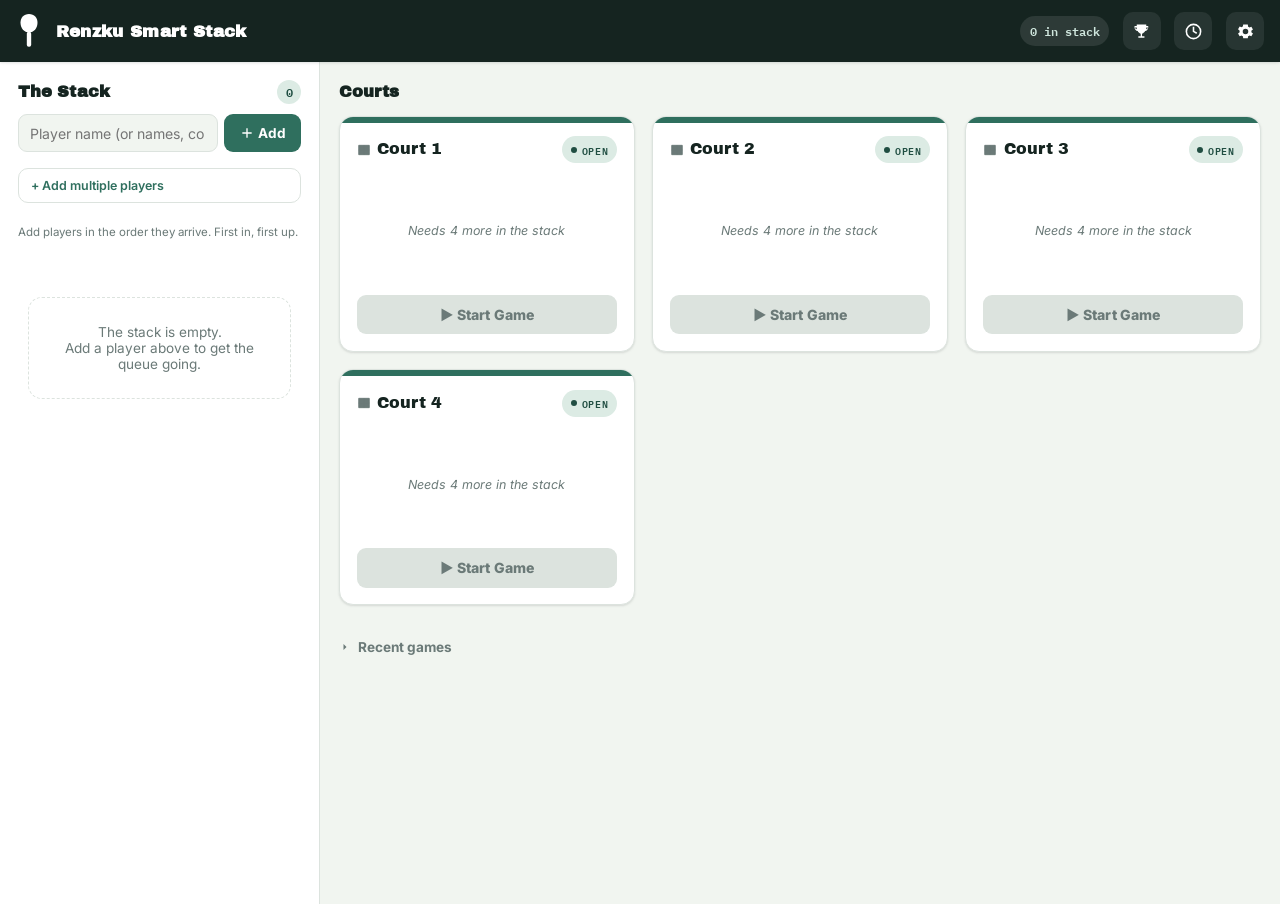
==== openplay.html @ 3f003b89 "Update openplay.html" ====
<!DOCTYPE html>
<html lang="en">
<head>
<meta charset="UTF-8">
<meta name="viewport" content="width=device-width, initial-scale=1, viewport-fit=cover">
<title>Renzku Smart Stack</title>
<meta name="theme-color" content="#1B2A28">
<link rel="preconnect" href="https://fonts.googleapis.com">
<link rel="preconnect" href="https://fonts.gstatic.com" crossorigin>
<link href="https://fonts.googleapis.com/css2?family=Archivo+Black&family=Inter:wght@400;500;600;700;800&family=IBM+Plex+Mono:wght@500;600&display=swap" rel="stylesheet">
<style>
:root{
  --court:#F1F5F0;
  --ink:#152420;
  --turf:#2F6F5E;
  --turf-deep:#204E42;
  --turf-pale:#DCEBE4;
  --clay:#E4693B;
  --clay-deep:#C6522A;
  --slate:#6B7A78;
  --line:#DCE3DE;
  --surface:#FFFFFF;
  --danger:#B4483E;
  --danger-pale:#F7E4E1;
  --radius:14px;
  --radius-sm:9px;
  --shadow-sm:0 1px 3px rgba(21,36,32,.08), 0 1px 2px rgba(21,36,32,.06);
  --shadow-md:0 8px 24px rgba(21,36,32,.12);
  --font-display:'Archivo Black', Impact, sans-serif;
  --font-body:'Inter', -apple-system, BlinkMacSystemFont, 'Segoe UI', sans-serif;
  --font-mono:'IBM Plex Mono', 'SF Mono', Consolas, monospace;
}
*{box-sizing:border-box}
html,body{height:100%}
body{
  margin:0;
  background:var(--court);
  color:var(--ink);
  font-family:var(--font-body);
  -webkit-font-smoothing:antialiased;
  overscroll-behavior:none;
}
button{font-family:inherit}
input,select{font-family:inherit}
::selection{background:var(--turf-pale)}
:focus-visible{outline:3px solid var(--clay);outline-offset:2px}
.sr-only{position:absolute;width:1px;height:1px;overflow:hidden;clip:rect(0,0,0,0);white-space:nowrap}

/* ---------- Topbar ---------- */
.topbar{
  display:flex;align-items:center;gap:.85rem;
  padding:.75rem 1rem;
  background:var(--ink);color:#fff;
  position:sticky;top:0;z-index:40;
  box-shadow:var(--shadow-sm);
  overflow-x:auto;
  scrollbar-width:none;
}
.topbar::-webkit-scrollbar{display:none}
.topbar .logo{display:flex;align-items:center;gap:.5rem;flex-shrink:0}
.topbar .logo svg{width:26px;height:34px}
.topbar .session-name{
  font-family:var(--font-display);
  font-size:1.05rem;letter-spacing:.02em;
  color:#fff;font-weight:700;
  max-width:40vw;overflow:hidden;text-overflow:ellipsis;white-space:nowrap;
}

.topbar .spacer{flex:1}
.topbar .pill{
  font-family:var(--font-mono);font-size:.72rem;font-weight:600;
  background:rgba(255,255,255,.1);color:#cfe6dd;
  padding:.32rem .6rem;border-radius:99px;white-space:nowrap;
}
.icon-btn{
  width:38px;height:38px;border-radius:10px;border:none;
  background:rgba(255,255,255,.08);color:#fff;
  display:flex;align-items:center;justify-content:center;
  cursor:pointer;transition:background .15s, transform .1s;flex-shrink:0;
}
.icon-btn:hover{background:rgba(255,255,255,.18)}
.icon-btn:active{transform:scale(.94)}
.icon-btn svg{width:19px;height:19px}

/* ---------- App shell ---------- */
.app-shell{
  display:grid;
  grid-template-columns:320px 1fr;
  gap:0;
  align-items:start;
  min-height:calc(100vh - 58px);
}
.stack-rail{
  border-right:1px solid var(--line);
  background:var(--surface);
  min-height:calc(100vh - 58px);
  display:flex;flex-direction:column;
  position:sticky;top:58px;
  height:calc(100vh - 58px);
}
.panel-head{
  padding:1.1rem 1.1rem .6rem;
  display:flex;align-items:baseline;justify-content:space-between;gap:.5rem;
}
.panel-head h2{
  font-family:var(--font-display);font-size:1.02rem;margin:0;
  letter-spacing:.01em;
}
.count-badge{
  font-family:var(--font-mono);font-weight:600;font-size:.78rem;
  color:var(--turf-deep);background:var(--turf-pale);
  padding:.15rem .55rem;border-radius:99px;
}
.add-form{
  display:flex;gap:.4rem;padding:0 1.1rem .8rem;
}
.add-form input{
  flex:1;min-width:0;border:1.5px solid var(--line);border-radius:var(--radius-sm);
  padding:.6rem .7rem;font-size:.88rem;background:var(--court);color:var(--ink);
}
.add-form input:focus{border-color:var(--turf);background:#fff}
.add-form button{
  border:none;background:var(--turf);color:#fff;border-radius:var(--radius-sm);
  padding:0 .95rem;font-weight:700;font-size:.85rem;cursor:pointer;
  transition:background .15s;
}
.add-form button:hover{background:var(--turf-deep)}
.add-hint{padding:0 1.1rem .7rem;font-size:.72rem;color:var(--slate)}
.bulk-add-wrap{margin:.2rem 1.1rem .7rem;border:1.5px solid var(--line);border-radius:10px;overflow:hidden}
.bulk-add-toggle{display:block;padding:.55rem .75rem;font-size:.78rem;font-weight:600;color:var(--turf);cursor:pointer;user-select:none;list-style:none}
.bulk-add-toggle::-webkit-details-marker{display:none}
.bulk-add-toggle:hover{background:var(--ice)}
.bulk-add-body{padding:.5rem .75rem .75rem;display:flex;flex-direction:column;gap:.5rem;border-top:1.5px solid var(--line)}
.bulk-add-body textarea{width:100%;resize:vertical;border:1.5px solid var(--line);border-radius:8px;padding:.45rem .6rem;font-size:.82rem;font-family:inherit;min-height:90px;background:#fff}
.bulk-add-body textarea:focus{outline:none;border-color:var(--turf)}
.bulk-add-body button{align-self:flex-end;padding:.42rem 1rem;background:var(--turf);color:#fff;border:none;border-radius:8px;font-size:.82rem;font-weight:700;cursor:pointer}
.bulk-add-body button:hover{background:var(--turf-deep)}

.quick-add-panel{
  margin:0 1.1rem .8rem;padding:.65rem .75rem;
  background:var(--turf-pale);border:1.5px solid var(--turf-pale);border-radius:var(--radius);
  display:flex;flex-direction:column;gap:.5rem;
}
.quick-add-panel[hidden]{display:none}
.quick-add-head{display:flex;align-items:center;justify-content:space-between;gap:.5rem}
.quick-add-title{
  font-family:var(--font-mono);font-size:.68rem;font-weight:700;letter-spacing:.03em;
  text-transform:uppercase;color:var(--turf-deep);
}
.quick-add-all-btn{
  border:none;background:var(--turf);color:#fff;font-size:.7rem;font-weight:700;
  padding:.2rem .55rem;border-radius:99px;cursor:pointer;flex-shrink:0;transition:background .15s;
}
.quick-add-all-btn:hover{background:var(--turf-deep)}
.quick-add-chips{display:flex;flex-wrap:wrap;gap:.4rem}
.quick-add-chip{
  display:flex;align-items:center;gap:.3rem;
  border:1.5px solid var(--turf);background:#fff;color:var(--turf-deep);
  font-size:.78rem;font-weight:600;padding:.28rem .55rem;border-radius:99px;cursor:pointer;
  transition:background .15s,color .15s;
}
.quick-add-chip:hover{background:var(--turf);color:#fff}
.quick-add-chip svg{width:11px;height:11px;flex-shrink:0}
body.session-locked .quick-add-panel{opacity:.55;pointer-events:none}

.arrivals-panel{
  margin:0 1.1rem .8rem;padding:.65rem .75rem;
  background:#FBF3E7;border:1.5px solid #EFDDBB;border-radius:var(--radius);
  display:flex;flex-direction:column;gap:.5rem;
}
.arrivals-panel[hidden]{display:none}
.arrivals-head{display:flex;align-items:center;gap:.5rem}
.arrivals-title{
  font-family:var(--font-mono);font-size:.68rem;font-weight:700;letter-spacing:.03em;
  text-transform:uppercase;color:#8a6d2f;
}
.arrivals-head .count-badge{color:#8a6d2f;background:#F2E4C4}
.checkin-all-btn{
  margin-left:auto;border:none;background:var(--turf);color:#fff;font-size:.7rem;font-weight:700;
  padding:.2rem .55rem;border-radius:99px;cursor:pointer;flex-shrink:0;transition:background .15s;
}
.checkin-all-btn:hover{background:var(--turf-deep)}
.checkin-all-btn:disabled{opacity:.4;cursor:default}
.arrivals-list{display:flex;flex-direction:column;gap:.4rem}
.arrival-row{
  display:flex;align-items:center;gap:.5rem;
  background:#fff;border:1.5px solid #EFDDBB;border-radius:var(--radius-sm);
  padding:.4rem .5rem;
}
.arrival-name{flex:1;min-width:0;font-weight:600;font-size:.85rem;overflow:hidden;text-overflow:ellipsis;white-space:nowrap}
.arrival-checkin-btn{
  border:none;background:var(--turf);color:#fff;font-weight:700;font-size:.75rem;
  padding:.32rem .6rem;border-radius:99px;cursor:pointer;flex-shrink:0;transition:background .15s;
}
.arrival-checkin-btn:hover{background:var(--turf-deep)}
.arrival-remove-btn{
  border:none;background:none;color:var(--slate);cursor:pointer;
  width:24px;height:24px;border-radius:6px;display:flex;align-items:center;justify-content:center;
  flex-shrink:0;
}
.arrival-remove-btn:hover{background:var(--danger-pale);color:var(--danger)}
.arrival-remove-btn svg{width:12px;height:12px}
body.session-locked .arrivals-panel{opacity:.55;pointer-events:none}

.stack-list{
  flex:1;overflow-y:auto;padding:.2rem .75rem 1rem;
  display:flex;flex-direction:column;gap:.5rem;
}
.stack-empty{
  margin:2rem 1rem;padding:1.6rem 1rem;text-align:center;color:var(--slate);
  border:1.5px dashed var(--line);border-radius:var(--radius);font-size:.85rem;
}

.paddle{
  display:flex;align-items:center;gap:.6rem;
  background:var(--surface);border:1.5px solid var(--line);
  border-radius:var(--radius-sm);
  padding:.5rem .6rem;
  touch-action:pan-y;
  transition:box-shadow .15s, border-color .15s, transform .12s;
  position:relative;
}
.paddle.dragging{box-shadow:var(--shadow-md);border-color:var(--turf);z-index:5;cursor:grabbing}
.paddle .pos{
  font-family:var(--font-mono);font-weight:600;font-size:.95rem;
  color:var(--clay-deep);width:24px;text-align:center;flex-shrink:0;
}
.paddle .glyph{width:20px;height:28px;flex-shrink:0;color:var(--turf)}
.paddle .name-col{flex:1;min-width:0;display:flex;flex-direction:column;gap:2px}
.paddle .sub-row{display:flex;align-items:center;gap:.35rem;flex-wrap:wrap}
.paddle .name{font-weight:600;font-size:.88rem;overflow:hidden;text-overflow:ellipsis;white-space:nowrap;display:flex;align-items:center;gap:.3rem}
.paddle .win-chip{font-size:.68rem;color:var(--clay-deep);flex-shrink:0}
.paddle .games-chip{
  font-family:var(--font-mono);font-size:.62rem;font-weight:600;
  color:var(--slate);background:var(--court);
  padding:.05rem .4rem;border-radius:99px;flex-shrink:0;
}
.paddle .tag-pill{
  font-family:var(--font-mono);font-size:.6rem;font-weight:700;letter-spacing:.04em;
  text-transform:uppercase;padding:.08rem .4rem;border-radius:99px;width:fit-content;
}
.paddle .tag-pill.new{background:var(--turf-pale);color:var(--turf-deep)}
.paddle .tag-pill.queued{background:#EFE9DC;color:#8a6d2f}
.paddle .reorder{display:flex;flex-direction:column;gap:1px}
.paddle .reorder button{
  border:none;background:none;color:var(--slate);cursor:pointer;
  padding:0;width:18px;height:13px;display:flex;align-items:center;justify-content:center;
  border-radius:3px;
}
.paddle .reorder button:hover{background:var(--court);color:var(--ink)}
.paddle .reorder button svg{width:11px;height:11px}
.paddle .drag-handle{cursor:grab;color:var(--slate);display:flex;align-items:center;padding:2px}
.paddle .drag-handle svg{width:14px;height:14px}
.paddle .remove-btn{
  border:none;background:none;color:var(--slate);cursor:pointer;
  width:24px;height:24px;border-radius:6px;display:flex;align-items:center;justify-content:center;
  flex-shrink:0;
}
.paddle .remove-btn:hover{background:var(--danger-pale);color:var(--danger)}
.paddle.next-up{border-color:var(--turf);background:var(--turf-pale)}
.paddle.next-up .pos{color:var(--turf-deep)}

.blocks-panel{
  margin:0 1.1rem .8rem;padding:.7rem .75rem;
  background:var(--court);border:1.5px dashed var(--line);border-radius:var(--radius);
  display:flex;flex-direction:column;gap:.65rem;
}
.blocks-panel[hidden]{display:none}
.blocks-panel-title{
  font-family:var(--font-mono);font-size:.68rem;font-weight:700;letter-spacing:.04em;
  text-transform:uppercase;color:var(--slate);
}
.block-group{display:flex;flex-direction:column;gap:.35rem}
.block-head{display:flex;align-items:center;gap:.4rem}
.block-head-label{font-weight:700;font-size:.78rem;color:var(--ink)}
.block-head-count{
  font-family:var(--font-mono);font-weight:600;font-size:.68rem;
  color:var(--turf-deep);background:var(--turf-pale);
  padding:.05rem .45rem;border-radius:99px;
}
.block-flush-btn{
  margin-left:auto;border:1.5px solid var(--line);background:var(--surface);color:var(--slate);
  font-size:.66rem;font-weight:700;padding:.15rem .5rem;border-radius:99px;cursor:pointer;
  transition:border-color .15s,color .15s;
}
.block-flush-btn:hover{border-color:var(--turf);color:var(--turf-deep)}
.block-flush-btn:disabled{opacity:.4;cursor:default}
.block-flush-btn:disabled:hover{border-color:var(--line);color:var(--slate)}
.block-list{display:flex;flex-direction:column;gap:.3rem}
.block-item{
  display:flex;align-items:center;gap:.4rem;
  background:var(--surface);border:1.5px solid var(--line);border-radius:var(--radius-sm);
  padding:.35rem .55rem;font-size:.8rem;font-weight:600;
}
.block-item .block-item-pos{
  font-family:var(--font-mono);font-size:.75rem;color:var(--slate);width:16px;flex-shrink:0;
}
.block-item .block-item-name{flex:1;min-width:0;overflow:hidden;text-overflow:ellipsis;white-space:nowrap}
.block-empty{font-size:.72rem;color:var(--slate);padding:.15rem .1rem}

/* ---------- Courts grid ---------- */
.courts-main{padding:1.1rem 1.2rem 4rem}
.courts-main h2{font-family:var(--font-display);font-size:1.02rem;margin:.2rem 0 1rem}
.courts-grid{
  display:grid;grid-template-columns:repeat(auto-fill, minmax(280px,1fr));
  gap:1.1rem;
}
.court-card{
  position:relative;background:var(--surface);border:1.5px solid var(--line);border-radius:var(--radius);
  padding:0 1.05rem 1.05rem;box-shadow:var(--shadow-sm);
  display:flex;flex-direction:column;min-height:236px;overflow:hidden;
  transition:box-shadow .15s, transform .15s;
}
.court-card:hover{box-shadow:var(--shadow-md);transform:translateY(-1px)}
.court-card::before{
  content:'';display:block;height:6px;margin:0 -1.05rem;background:var(--turf);
}
.court-card.playing::before{background:var(--clay)}
.court-card.playing{border-color:var(--ink);background:#152420;color:#fff}

.court-top{display:flex;align-items:center;justify-content:space-between;gap:.5rem;padding-top:.85rem}
.court-name-wrap{display:flex;align-items:center;gap:.4rem;min-width:0}
.court-name-wrap svg{width:14px;height:14px;color:var(--slate);flex-shrink:0}
.court-card.playing .court-name-wrap svg{color:#7fa89c}
.court-name{
  font-family:var(--font-display);font-size:1rem;background:transparent;border:none;
  color:inherit;max-width:100%;border-bottom:2px solid transparent;padding:1px 0;min-width:0;
}
.court-name:hover,.court-name:focus{border-bottom-color:var(--line)}
.court-card.playing .court-name:hover,.court-card.playing .court-name:focus{border-bottom-color:rgba(255,255,255,.3)}
.status-badge{
  font-family:var(--font-mono);font-size:.65rem;font-weight:600;letter-spacing:.05em;
  padding:.28rem .55rem;border-radius:99px;text-transform:uppercase;white-space:nowrap;flex-shrink:0;
  display:inline-flex;align-items:center;gap:.3rem;
}
.status-badge::before{content:'';width:6px;height:6px;border-radius:50%;background:currentColor}
.status-badge.open{background:var(--turf-pale);color:var(--turf-deep)}
.status-badge.playing{background:rgba(228,105,59,.18);color:#ffb595}

/* --- Matchup: two team columns with a vs divider, tennis-net style --- */
.matchup{
  flex:1;display:flex;align-items:stretch;gap:0;margin:.9rem 0 .7rem;
  position:relative;min-height:64px;
}
.matchup .team{flex:1;display:flex;flex-direction:column;gap:.4rem;justify-content:center;min-width:0}
.matchup .team.team-b{align-items:flex-end;text-align:right}
.matchup .vs-divider{
  width:1px;background:repeating-linear-gradient(var(--line),var(--line) 4px,transparent 4px,transparent 9px);
  margin:0 .8rem;position:relative;flex-shrink:0;
}
.court-card.playing .vs-divider{background:repeating-linear-gradient(rgba(255,255,255,.25),rgba(255,255,255,.25) 4px,transparent 4px,transparent 9px)}
.vs-divider::after{
  content:'VS';position:absolute;top:50%;left:50%;transform:translate(-50%,-50%);
  font-family:var(--font-mono);font-size:.62rem;font-weight:700;color:var(--slate);
  background:var(--surface);padding:.15rem .3rem;border-radius:5px;letter-spacing:.05em;
}
.court-card.playing .vs-divider::after{background:#152420;color:#7fa89c}

.player-col{display:flex;flex-direction:column;gap:1px;min-width:0}
.player-row{display:flex;align-items:center;gap:.45rem;min-width:0}
.team-b .player-row{flex-direction:row-reverse}
.player-games-row{display:flex}
.team-b .player-games-row{justify-content:flex-end}
.avatar{
  width:26px;height:26px;border-radius:50%;flex-shrink:0;
  display:flex;align-items:center;justify-content:center;
  font-family:var(--font-mono);font-weight:700;font-size:.68rem;color:#fff;
}
.player-name-txt{font-weight:700;font-size:.82rem;overflow:hidden;text-overflow:ellipsis;white-space:nowrap}
.win-chip{font-size:.68rem;flex-shrink:0;opacity:.85}
.games-chip{
  font-family:var(--font-mono);font-size:.6rem;font-weight:600;
  color:var(--slate);flex-shrink:0;opacity:.85;
}
.empty-slot{font-size:.78rem;color:var(--slate);font-style:italic}
.court-card.playing .empty-slot{color:#7fa89c}

.last-result{
  font-size:.72rem;color:var(--slate);padding:.4rem .6rem;background:var(--court);border-radius:8px;
  margin-bottom:.6rem;display:flex;align-items:center;gap:.35rem;
}
.last-result svg{width:12px;height:12px;color:var(--clay);flex-shrink:0}
.last-result span{flex:1;min-width:0}
.undo-result-btn{
  flex-shrink:0;font-family:var(--font-mono);font-size:.62rem;font-weight:700;
  text-transform:uppercase;letter-spacing:.03em;color:var(--clay);background:#fff;
  border:1px solid var(--clay);border-radius:6px;padding:.25rem .5rem;cursor:pointer;
}
.undo-result-btn:hover{background:var(--clay);color:#fff}
.undo-result-btn:active{transform:scale(.96)}

.timer{
  font-family:var(--font-mono);font-size:1.6rem;font-weight:600;letter-spacing:.02em;
  text-align:center;margin-bottom:.7rem;
}

.court-cta{
  margin-top:auto;width:100%;border:none;border-radius:var(--radius-sm);
  padding:.7rem;font-weight:800;font-size:.88rem;cursor:pointer;letter-spacing:.01em;
  transition:background .15s,opacity .15s,transform .1s;
}
.court-cta.call{background:var(--clay);color:#fff}
.court-cta.call:hover:not(:disabled){background:var(--clay-deep)}
.court-cta.call:disabled{background:var(--line);color:var(--slate);cursor:not-allowed}
.court-cta.end{background:rgba(255,255,255,.12);color:#fff}
.court-cta.end:hover{background:rgba(255,255,255,.22)}
.court-cta:active:not(:disabled){transform:scale(.98)}

.courts-empty{
  padding:3rem 1rem;text-align:center;color:var(--slate);border:1.5px dashed var(--line);
  border-radius:var(--radius);
}

/* ---------- History ---------- */
.history{margin-top:1.6rem}
.history summary{
  cursor:pointer;font-weight:700;font-size:.85rem;color:var(--slate);
  padding:.5rem 0;list-style:none;display:flex;align-items:center;gap:.4rem;
}
.history summary::-webkit-details-marker{display:none}
.history summary svg{width:12px;height:12px;transition:transform .15s}
.history[open] summary svg{transform:rotate(90deg)}
.history-list{display:flex;flex-direction:column;gap:.4rem;padding:.3rem 0 0}
.history-row{
  display:flex;justify-content:space-between;gap:.6rem;font-size:.78rem;color:var(--slate);
  background:var(--surface);border:1px solid var(--line);border-radius:var(--radius-sm);
  padding:.5rem .7rem;
}
.history-row b{color:var(--ink)}

/* ---------- Match history modal ---------- */
.modal.wide{max-width:560px}
.match-history-list{display:flex;flex-direction:column;gap:.55rem;max-height:52vh;overflow-y:auto;padding:.1rem}
.match-full-row{
  background:var(--surface);border:1px solid var(--line);border-radius:var(--radius-sm);
  padding:.65rem .8rem;font-size:.82rem;
}
.match-full-head{display:flex;justify-content:space-between;gap:.5rem;margin-bottom:.35rem}
.match-full-court{font-weight:700;color:var(--ink)}
.match-full-when{color:var(--slate);font-size:.72rem}
.match-full-teams{display:flex;align-items:center;gap:.5rem;flex-wrap:wrap;color:var(--ink);font-weight:600}
.match-full-vs{color:var(--slate);font-weight:700;font-size:.7rem;text-transform:uppercase}
.match-team-won{color:var(--turf-deep)}
.match-full-meta{color:var(--slate);font-size:.72rem;margin-top:.3rem}
.swap-note{margin-top:.4rem;padding:.4rem .55rem;background:var(--turf-pale);border-radius:7px;border:1px dashed var(--turf)}
.swap-note-title{display:flex;align-items:center;font-size:.7rem;font-weight:700;color:var(--turf-deep);margin-bottom:.25rem}
.swap-note-line{display:block;font-size:.72rem;color:var(--ink);line-height:1.5}
.swap-note-line s{color:var(--slate);opacity:.75}

/* ---------- Modals ---------- */
.overlay{
  position:fixed;inset:0;background:rgba(21,36,32,.5);backdrop-filter:blur(2px);
  display:flex;align-items:center;justify-content:center;padding:1.2rem 1rem;z-index:100;overflow-y:auto;
}
.overlay[hidden]{display:none}
.modal{
  background:#fff;border-radius:16px;max-width:440px;width:100%;
  max-height:calc(100vh - 2.4rem);overflow-y:auto;box-shadow:var(--shadow-md);
  padding:1.6rem 1.4rem 1.8rem;margin:auto;
}
.modal h3{font-family:var(--font-display);font-size:1.1rem;margin:0 0 1rem}
.field{margin-bottom:1rem}
.field label{display:block;font-size:.78rem;font-weight:700;color:var(--slate);margin-bottom:.35rem;text-transform:uppercase;letter-spacing:.03em}
.field input[type=text],.field input[type=number],.field select{
  width:100%;border:1.5px solid var(--line);border-radius:var(--radius-sm);
  padding:.6rem .7rem;font-size:.9rem;background:var(--court);color:var(--ink);
}
.field input:focus,.field select:focus{border-color:var(--turf);background:#fff}
.seg{display:flex;border:1.5px solid var(--line);border-radius:var(--radius-sm);overflow:hidden}
.seg button{
  flex:1;border:none;background:var(--court);padding:.6rem;font-weight:700;font-size:.85rem;
  cursor:pointer;color:var(--slate);
}
.seg button.active{background:var(--turf);color:#fff}
.stepper{display:flex;align-items:center;gap:.7rem}
.stepper button{
  width:36px;height:36px;border-radius:9px;border:1.5px solid var(--line);background:#fff;
  font-size:1.1rem;font-weight:700;cursor:pointer;color:var(--ink);
}
.stepper button:hover{border-color:var(--turf);color:var(--turf-deep)}
.stepper .n{font-family:var(--font-mono);font-weight:600;font-size:1.1rem;min-width:2ch;text-align:center}
.court-name-rows{display:flex;flex-direction:column;gap:.4rem;margin-top:.6rem;max-height:180px;overflow-y:auto}
.court-name-rows input{width:100%;border:1.5px solid var(--line);border-radius:8px;padding:.45rem .6rem;font-size:.82rem}
.toggle-row{display:flex;align-items:center;justify-content:space-between;gap:.5rem;padding:.3rem 0}
.target-sub{margin-top:.7rem;padding:.75rem .8rem;background:var(--court);border-radius:var(--radius-sm);border:1.5px solid var(--line)}
.target-sub label{margin-bottom:.35rem}
.target-sub input[type=number]{max-width:100px}
.fixed-duo-add-row{display:flex;gap:.4rem;align-items:center;flex-wrap:wrap}
.fixed-duo-add-row select{
  flex:1;min-width:0;padding:.5rem .6rem;border:1.5px solid var(--line);border-radius:8px;background:#fff;
  font-size:.82rem;color:var(--ink);
}
.fixed-duo-add-row select:focus{border-color:var(--turf)}
.fixed-duo-list{display:flex;flex-direction:column;gap:.4rem;margin-top:.6rem}
.fixed-duo-row{
  display:flex;align-items:center;gap:.5rem;background:#fff;border:1px solid rgba(47,111,94,.25);
  border-radius:8px;padding:.45rem .6rem;
}
.fixed-duo-row .fd-names{flex:1;min-width:0;font-size:.8rem;font-weight:700;color:var(--turf-deep);overflow:hidden;text-overflow:ellipsis;white-space:nowrap}
.fixed-duo-row .fd-names svg{width:12px;height:12px;vertical-align:-1px;margin:0 .25rem;color:var(--turf)}
.fixed-duo-empty{font-size:.78rem;color:var(--slate);font-style:italic;margin-top:.5rem}
.games-chip.at-target{background:var(--turf-pale);color:var(--turf-deep)}
.switch{position:relative;width:44px;height:25px;flex-shrink:0}
.switch input{opacity:0;width:0;height:0}
.switch .track{position:absolute;inset:0;background:var(--line);border-radius:99px;transition:background .15s;cursor:pointer}
.switch .track::before{content:'';position:absolute;width:19px;height:19px;left:3px;top:3px;background:#fff;border-radius:50%;transition:transform .15s;box-shadow:0 1px 2px rgba(0,0,0,.2)}
.switch input:checked + .track{background:var(--turf)}
.switch input:checked + .track::before{transform:translateX(19px)}
.modal-actions{display:flex;gap:.6rem;margin-top:1.2rem;flex-wrap:wrap}
.btn{border:none;border-radius:var(--radius-sm);padding:.65rem 1.1rem;font-weight:700;font-size:.85rem;cursor:pointer;transition:background .15s,opacity .15s}
.btn.primary{background:var(--turf);color:#fff}
.btn.primary:hover{background:var(--turf-deep)}
.btn.ghost{background:var(--court);color:var(--ink)}
.btn.ghost:hover{background:var(--line)}
.btn.danger{background:var(--danger-pale);color:var(--danger)}
.btn.danger:hover{background:var(--danger);color:#fff}
.btn.warn{background:transparent;color:var(--clay-deep);border:1.5px solid var(--clay);}
.btn.warn:hover{background:var(--clay);color:#fff}
.btn.solid-turf{background:var(--turf);color:#fff}
.btn.solid-turf:hover{background:var(--turf-deep)}
.btn.sm{padding:.4rem .75rem;font-size:.76rem;flex-shrink:0}
.divider{border:none;border-top:1px solid var(--line);margin:1.2rem 0}
.danger-zone h4{font-size:.78rem;text-transform:uppercase;letter-spacing:.03em;color:var(--slate);margin:0 0 .5rem}
.file-row{display:flex;gap:.5rem;flex-wrap:wrap}
.field-head-row{display:flex;align-items:baseline;justify-content:space-between;margin-bottom:.35rem}

/* ---------- Roster management (Settings) ---------- */
.roster-manage-search input{
  width:100%;border:1.5px solid var(--line);border-radius:var(--radius-sm);
  padding:.55rem .7rem;font-size:.82rem;background:var(--court);color:var(--ink);margin-bottom:.5rem;
}
.roster-manage-search input:focus{border-color:var(--turf);background:#fff}
.roster-manage-list{
  display:flex;flex-direction:column;gap:.2rem;max-height:190px;overflow-y:auto;
  border:1.5px solid var(--line);border-radius:var(--radius-sm);padding:.35rem;
}
.roster-manage-row{display:flex;align-items:center;gap:.55rem;padding:.4rem .5rem;border-radius:7px}
.roster-manage-row:hover{background:var(--court)}
.roster-manage-row .rm-avatar{
  width:22px;height:22px;border-radius:50%;flex-shrink:0;
  display:flex;align-items:center;justify-content:center;
  font-family:var(--font-mono);font-weight:700;font-size:.6rem;color:#fff;
}
.roster-manage-row .rm-name{flex:1;min-width:0;font-size:.85rem;font-weight:600;overflow:hidden;text-overflow:ellipsis;white-space:nowrap}
.tag-pill.floor{background:var(--turf-pale);color:var(--turf-deep);flex-shrink:0}
.roster-manage-row .rm-del{
  border:none;background:none;color:var(--slate);cursor:pointer;
  width:23px;height:23px;border-radius:6px;display:flex;align-items:center;justify-content:center;flex-shrink:0;
}
.roster-manage-row .rm-del:hover{background:var(--danger-pale);color:var(--danger)}
.roster-manage-row .rm-del svg{width:12px;height:12px}
.roster-manage-empty{padding:1.1rem .5rem;text-align:center;color:var(--slate);font-size:.8rem}

/* ---------- Session banner (read-only / ended state) ----------
   Styled like court-closure hazard tape — diagonal stripe edges framing
   a plain notice, echoing how a real court gets physically closed off. */
.session-banner{background:#FCEEE8}
.session-banner::before,.session-banner::after{
  content:'';display:block;height:7px;
  background:repeating-linear-gradient(135deg, var(--clay) 0 10px, var(--clay-deep) 10px 20px);
}
.session-banner-inner{
  max-width:1400px;margin:0 auto;padding:.65rem 1.1rem;
  display:flex;align-items:center;gap:.7rem;flex-wrap:wrap;
}
.session-banner .eyebrow{
  font-family:var(--font-mono);font-size:.66rem;font-weight:700;letter-spacing:.05em;text-transform:uppercase;
  color:var(--clay-deep);background:#fff;padding:.28rem .6rem;border-radius:99px;flex-shrink:0;
  display:inline-flex;align-items:center;gap:.35rem;
}
.session-banner .eyebrow svg{width:12px;height:12px}
.session-banner .msg{flex:1;min-width:220px;font-size:.82rem;font-weight:500;color:#7a3c22}
body.session-locked .add-form{opacity:.55}
body.session-locked .add-form input,body.session-locked .add-form button{cursor:not-allowed}
body.session-locked .paddle .reorder,body.session-locked .paddle .remove-btn,body.session-locked .paddle .drag-handle{
  opacity:.35;pointer-events:none;
}
.endgame-row .choice button:disabled{opacity:.4;cursor:not-allowed}
.endgame-row .choice button:disabled:hover{background:#fff;border-color:var(--line);color:var(--slate)}

.endgame-list{display:flex;flex-direction:column;gap:.5rem;margin-bottom:.4rem}
.endgame-row{display:flex;align-items:center;justify-content:space-between;gap:.6rem;padding:.55rem .7rem;border:1.5px solid var(--line);border-radius:var(--radius-sm)}
.endgame-row .who{font-weight:700;font-size:.88rem}
.endgame-row .choice{display:flex;gap:.3rem}
.endgame-row .choice button{
  border:1.5px solid var(--line);background:#fff;border-radius:7px;padding:.3rem .55rem;font-size:.72rem;font-weight:700;cursor:pointer;color:var(--slate);
}
.endgame-row .choice button.sel-requeue.active{background:var(--turf-pale);border-color:var(--turf);color:var(--turf-deep)}
.endgame-row .choice button.sel-done.active{background:var(--danger-pale);border-color:var(--danger);color:var(--danger)}

.winner-pick{display:grid;grid-template-columns:1fr 1fr;gap:.6rem;margin-bottom:1.1rem}
.winner-card{
  border:2px solid var(--line);border-radius:var(--radius-sm);background:var(--court);
  padding:.7rem .6rem;cursor:pointer;text-align:center;transition:border-color .15s,background .15s;
}
.winner-card:hover{border-color:var(--turf)}
.winner-card.selected{border-color:var(--clay);background:#FCEEE8}
.winner-card .trophy{font-size:1.1rem;display:block;margin-bottom:.3rem;opacity:.35}
.winner-card.selected .trophy{opacity:1}
.winner-card .team-label{font-family:var(--font-mono);font-size:.62rem;font-weight:700;color:var(--slate);text-transform:uppercase;letter-spacing:.04em;margin-bottom:.2rem}
.winner-card .team-names{font-weight:700;font-size:.85rem;line-height:1.3;margin-bottom:.55rem}
.winner-card .score-input{
  width:100%;max-width:64px;margin:0 auto;display:block;text-align:center;
  border:1.5px solid var(--line);border-radius:var(--radius-sm);background:#fff;
  font-family:var(--font-mono);font-weight:700;font-size:1.05rem;color:var(--ink);
  padding:.3rem .2rem;cursor:text;
}
.winner-card .score-input:focus{border-color:var(--clay);outline:none}
.winner-card.selected .score-input{border-color:var(--clay)}
.winner-note{font-size:.75rem;color:var(--slate);text-align:center;margin:-.6rem 0 1rem}
.section-label{font-size:.78rem;font-weight:700;color:var(--slate);text-transform:uppercase;letter-spacing:.03em;margin:0 0 .5rem}

.rankings-list{display:flex;flex-direction:column;gap:.4rem}
.rank-row{
  display:flex;align-items:center;gap:.7rem;
  border:1.5px solid var(--line);border-radius:var(--radius-sm);
  padding:.55rem .7rem;
}
.rank-row .rank-num{
  font-family:var(--font-mono);font-weight:700;font-size:.85rem;color:var(--slate);
  width:22px;text-align:center;flex-shrink:0;
}
.rank-row.top1 .rank-num{color:#B4870B}
.rank-row.top2 .rank-num{color:#8A8F92}
.rank-row.top3 .rank-num{color:#B4712F}
.rank-main{flex:1;min-width:0;display:flex;flex-direction:column;gap:.28rem}
.rank-top-line{display:flex;align-items:center;gap:.4rem}
.rank-row .rank-name{flex:1;min-width:0;font-weight:700;font-size:.88rem;overflow:hidden;text-overflow:ellipsis;white-space:nowrap}
.mvp-badge{
  flex-shrink:0;font-family:var(--font-mono);font-size:.6rem;font-weight:700;letter-spacing:.02em;
  color:#B4870B;background:#FFF6E0;border:1px solid #F0D998;border-radius:99px;padding:.15rem .5rem;white-space:nowrap;
}
.rank-meta-line{display:flex;align-items:center;gap:.6rem;flex-wrap:wrap}
.rank-row .rank-games{font-family:var(--font-mono);font-size:.62rem;font-weight:600;letter-spacing:.01em;color:var(--slate);flex-shrink:0;white-space:nowrap}
.rank-avg{font-family:var(--font-mono);font-size:.62rem;font-weight:600;letter-spacing:.01em;color:var(--slate);flex-shrink:0;white-space:nowrap}
.rank-row .rank-record{font-family:var(--font-mono);font-size:.78rem;color:var(--slate);flex-shrink:0}
.rank-row .rank-pct{
  font-family:var(--font-mono);font-weight:700;font-size:.78rem;color:var(--turf-deep);
  background:var(--turf-pale);padding:.1rem .5rem;border-radius:99px;flex-shrink:0;min-width:3.4em;text-align:center;
}
.rankings-empty{
  text-align:center;color:var(--slate);padding:2rem 1rem;font-size:.85rem;
  border:1.5px dashed var(--line);border-radius:var(--radius);
}

/* ---------- Toasts ---------- */
.toast-wrap{position:fixed;bottom:1.2rem;left:50%;transform:translateX(-50%);z-index:200;display:flex;flex-direction:column;gap:.5rem;align-items:center;width:100%;pointer-events:none}
.toast{
  background:var(--ink);color:#fff;padding:.6rem 1rem;border-radius:99px;font-size:.82rem;font-weight:600;
  box-shadow:var(--shadow-md);opacity:0;transform:translateY(10px);transition:opacity .2s,transform .2s;
  max-width:90vw;
}
.toast.show{opacity:1;transform:translateY(0)}

/* ---------- Mobile ---------- */
.mobile-tabs{display:none}
@media (max-width:880px){
  .app-shell{grid-template-columns:1fr;padding-bottom:64px}
  .stack-rail{
    position:static;height:auto;min-height:0;border-right:none;border-bottom:1px solid var(--line);
    display:none;
  }
  .app-shell.show-stack .stack-rail{display:flex}
  .app-shell.show-courts .courts-main{display:block}
  .app-shell.show-stack .courts-main{display:none}
  .app-shell.show-courts .stack-rail{display:none}
  .stack-list{max-height:60vh}
  .mobile-tabs{
    display:flex;position:fixed;bottom:0;left:0;right:0;background:var(--ink);z-index:50;
    box-shadow:0 -2px 10px rgba(0,0,0,.15);padding-bottom:env(safe-area-inset-bottom);
  }
  .mobile-tabs button{
    flex:1;border:none;background:none;color:#8fada2;padding:.75rem;font-weight:700;font-size:.8rem;
    cursor:pointer;display:flex;flex-direction:column;align-items:center;gap:.2rem;
  }
  .mobile-tabs button.active{color:#fff}
  .mobile-tabs button svg{width:18px;height:18px}
  .topbar .session-name{max-width:32vw}
}
@media (max-width:480px){
  .topbar{gap:.4rem;padding:.65rem .6rem}
  .topbar .logo{display:none}
  .topbar .session-name{max-width:26vw;font-size:.95rem}
  .topbar .pill{display:none}
  .icon-btn{width:34px;height:34px;border-radius:9px}
  .icon-btn svg{width:17px;height:17px}
}
@media (prefers-reduced-motion:reduce){
  *{transition:none !important;animation:none !important}
}
</style>
</head>
<body>

<svg style="display:none" aria-hidden="true">
  <symbol id="i-paddle" viewBox="0 0 20 28"><path fill="currentColor" d="M10 0c4.4 0 7 3 7 7.2 0 4.6-3 8-7 8s-7-3.4-7-8C3 3 5.6 0 10 0Z"/><rect fill="currentColor" x="8.2" y="14.6" width="3.6" height="12.4" rx="1.6"/></symbol>
  <symbol id="i-plus" viewBox="0 0 24 24"><path fill="currentColor" d="M11 5h2v6h6v2h-6v6h-2v-6H5v-2h6z"/></symbol>
  <symbol id="i-gear" viewBox="0 0 24 24"><path fill="currentColor" d="M19.4 13a7.4 7.4 0 0 0 0-2l2-1.6-2-3.4-2.4 1a7.5 7.5 0 0 0-1.7-1L14.9 3H9.1l-.4 2.6a7.5 7.5 0 0 0-1.7 1l-2.4-1-2 3.4L4.6 11a7.4 7.4 0 0 0 0 2l-2 1.6 2 3.4 2.4-1c.5.4 1.1.75 1.7 1l.4 2.6h5.8l.4-2.6c.6-.25 1.2-.6 1.7-1l2.4 1 2-3.4-2-1.6ZM12 15.5A3.5 3.5 0 1 1 12 8.5a3.5 3.5 0 0 1 0 7Z"/></symbol>
  <symbol id="i-up" viewBox="0 0 24 24"><path fill="currentColor" d="M12 6l7 8H5z"/></symbol>
  <symbol id="i-down" viewBox="0 0 24 24"><path fill="currentColor" d="M12 18l-7-8h14z"/></symbol>
  <symbol id="i-x" viewBox="0 0 24 24"><path fill="currentColor" d="M6.4 5 5 6.4 10.6 12 5 17.6 6.4 19l5.6-5.6 5.6 5.6 1.4-1.4-5.6-5.6L19 6.4 17.6 5 12 10.6z"/></symbol>
  <symbol id="i-grip" viewBox="0 0 24 24"><path fill="currentColor" d="M9 6a1.5 1.5 0 1 1 0-3 1.5 1.5 0 0 1 0 3Zm6 0a1.5 1.5 0 1 1 0-3 1.5 1.5 0 0 1 0 3ZM9 13.5a1.5 1.5 0 1 1 0-3 1.5 1.5 0 0 1 0 3Zm6 0a1.5 1.5 0 1 1 0-3 1.5 1.5 0 0 1 0 3ZM9 21a1.5 1.5 0 1 1 0-3 1.5 1.5 0 0 1 0 3Zm6 0a1.5 1.5 0 1 1 0-3 1.5 1.5 0 0 1 0 3Z"/></symbol>
  <symbol id="i-chev" viewBox="0 0 24 24"><path fill="currentColor" d="M9 6l6 6-6 6z"/></symbol>
  <symbol id="i-stack" viewBox="0 0 24 24"><path fill="currentColor" d="M12 2 2 7l10 5 10-5zM2 12l10 5 10-5M2 17l10 5 10-5"/></symbol>
  <symbol id="i-court" viewBox="0 0 24 24"><path fill="currentColor" d="M3 4h18v16H3zm9 0v16M3 12h18" stroke="currentColor" stroke-width="1.6" fill="none"/></symbol>
  <symbol id="i-trophy" viewBox="0 0 24 24"><path fill="currentColor" d="M6 3h12v2h2.5v2c0 2.3-1.7 4.2-4 4.5-.7 1.6-2.1 2.8-3.8 3.2V18h3v2H8v-2h3v-3.3c-1.7-.4-3.1-1.6-3.8-3.2-2.3-.3-4-2.2-4-4.5V5H6V3Zm0 4H3.9c.2 1.1.9 2 2.1 2.3V7Zm12 0v2.3c1.2-.3 1.9-1.2 2.1-2.3H18Z"/></symbol>
  <symbol id="i-lock" viewBox="0 0 24 24"><path fill="currentColor" d="M12 2a5 5 0 0 0-5 5v3H6a2 2 0 0 0-2 2v8a2 2 0 0 0 2 2h12a2 2 0 0 0 2-2v-8a2 2 0 0 0-2-2h-1V7a5 5 0 0 0-5-5Zm-3 8V7a3 3 0 1 1 6 0v3H9Z"/></symbol>
  <symbol id="i-play" viewBox="0 0 24 24"><path fill="currentColor" d="M8 5v14l11-7z"/></symbol>
  <symbol id="i-restart" viewBox="0 0 24 24"><path fill="currentColor" d="M12 5V1L7 6l5 5V7c3.3 0 6 2.7 6 6s-2.7 6-6 6-6-2.7-6-6H4c0 4.4 3.6 8 8 8s8-3.6 8-8-3.6-8-8-8Z"/></symbol>
  <symbol id="i-trash" viewBox="0 0 24 24"><path fill="currentColor" d="M9 3h6l1 2h4v2H4V5h4l1-2Zm-2 6h10l-1 12H8L7 9Zm3 2v8h1v-8h-1Zm3 0v8h1v-8h-1Z"/></symbol>
  <symbol id="i-clock" viewBox="0 0 24 24"><path fill="currentColor" d="M12 2a10 10 0 1 0 0 20 10 10 0 0 0 0-20Zm0 2a8 8 0 1 1 0 16 8 8 0 0 1 0-16Zm-1 2v6.4l4.6 2.7 1-1.7-3.6-2.1V6Z"/></symbol>
  <symbol id="i-swap" viewBox="0 0 24 24"><path fill="currentColor" d="M7 4 3 8l4 4V9h9V7H7V4Zm10 8-4 4v-3H4v-2h9v-3l4 4Z"/></symbol>
</svg>

<header class="topbar">
  <div class="logo">
    <svg viewBox="0 0 20 28"><use href="#i-paddle"/></svg>
  </div>
  <span class="session-name">Renzku Smart Stack</span>
  <div class="spacer"></div>
  <span class="pill" id="stackCountPill">0 in stack</span>
  <button class="icon-btn" id="rankingsBtn" aria-label="Rankings"><svg viewBox="0 0 24 24"><use href="#i-trophy"/></svg></button>
  <button class="icon-btn" id="matchHistoryBtn" aria-label="Match history"><svg viewBox="0 0 24 24"><use href="#i-clock"/></svg></button>
  <button class="icon-btn" id="settingsBtn" aria-label="Settings"><svg viewBox="0 0 24 24"><use href="#i-gear"/></svg></button>
</header>

<div class="session-banner" id="sessionBanner" hidden>
  <div class="session-banner-inner">
    <span class="eyebrow"><svg viewBox="0 0 24 24"><use href="#i-lock"/></svg>Session ended</span>
    <span class="msg">The stack and courts are locked for new games. History and rankings stay open for review.</span>
    <button type="button" class="btn solid-turf sm" id="resumeSessionBtn"><svg viewBox="0 0 24 24" style="width:12px;height:12px;vertical-align:-2px"><use href="#i-play"/></svg> Resume session</button>
  </div>
</div>

<div class="app-shell show-stack" id="appShell">
  <aside class="stack-rail">
    <div class="panel-head">
      <h2>The Stack</h2>
      <span class="count-badge" id="stackBadge">0</span>
    </div>
    <form class="add-form" id="addForm">
      <input id="addNameInput" type="text" placeholder="Player name (or names, comma-separated)" autocomplete="off" list="rosterList">
      <datalist id="rosterList"></datalist>
      <button type="submit" aria-label="Add player"><svg viewBox="0 0 24 24" style="width:16px;height:16px;vertical-align:-3px"><use href="#i-plus"/></svg> Add</button>
    </form>
    <details class="bulk-add-wrap" id="bulkAddWrap">
      <summary class="bulk-add-toggle">+ Add multiple players</summary>
      <div class="bulk-add-body">
        <textarea id="bulkNameInput" rows="5" placeholder="Renzku&#10;Mae&#10;Anthony&#10;Jen" spellcheck="false"></textarea>
        <button type="button" id="bulkAddBtn">Add All Players</button>
      </div>
    </details>
    <p class="add-hint" id="addHint">Add players here, then check them in when they arrive to join the stack.</p>

    <div class="arrivals-panel" id="arrivalsPanel" hidden>
      <div class="arrivals-head">
        <span class="arrivals-title">Waiting to check in</span>
        <span class="count-badge" id="arrivalsBadge">0</span>
        <button type="button" class="checkin-all-btn" id="checkInAllBtn">Check in all</button>
      </div>
      <div class="arrivals-list" id="arrivalsList"></div>
    </div>

    <div class="quick-add-panel" id="quickAddPanel" hidden>
      <div class="quick-add-head">
        <span class="quick-add-title">Quick add saved players</span>
        <button type="button" class="quick-add-all-btn" id="quickAddAllBtn">+ Add all</button>
      </div>
      <div class="quick-add-chips" id="quickAddChips"></div>
    </div>

    <div class="blocks-panel" id="blocksPanel" hidden>
      <div class="blocks-panel-title">⏳ Accumulating blocks</div>
      <div class="block-group">
        <div class="block-head">
          <span class="block-head-label">🏆 Winners block</span>
          <span class="block-head-count" id="winnersBlockCount">0/4</span>
          <button type="button" class="block-flush-btn" data-block="winners" aria-label="Move winners block to queue now">Queue now</button>
        </div>
        <div class="block-list" id="winnersBlockList"></div>
      </div>
      <div class="block-group">
        <div class="block-head">
          <span class="block-head-label">💀 Losers block</span>
          <span class="block-head-count" id="losersBlockCount">0/4</span>
          <button type="button" class="block-flush-btn" data-block="losers" aria-label="Move losers block to queue now">Queue now</button>
        </div>
        <div class="block-list" id="losersBlockList"></div>
      </div>
    </div>

    <div class="stack-list" id="stackList" aria-live="polite"></div>
  </aside>

  <main class="courts-main">
    <h2>Courts</h2>
    <div class="courts-grid" id="courtsGrid"></div>
    <details class="history">
      <summary><svg viewBox="0 0 24 24"><use href="#i-chev"/></svg> Recent games</summary>
      <div class="history-list" id="historyList"></div>
    </details>
  </main>
</div>

<nav class="mobile-tabs">
  <button id="tabStack" class="active"><svg viewBox="0 0 24 24"><use href="#i-stack"/></svg>Stack</button>
  <button id="tabCourts"><svg viewBox="0 0 24 24"><use href="#i-court"/></svg>Courts</button>
</nav>

<!-- Settings modal -->
<div class="overlay" id="settingsOverlay" hidden>
  <div class="modal" role="dialog" aria-modal="true" aria-label="Settings">
    <h3>Settings</h3>
    <div class="field">
      <label for="settingsSessionName">Session name</label>
      <input type="text" id="settingsSessionName" maxlength="40">
    </div>
    <div class="field">
      <label>Game format (applies to all courts)</label>
      <div class="seg" id="gameSizeSeg">
        <button type="button" data-size="4" class="active">Doubles · 4</button>
        <button type="button" data-size="2">Singles · 2</button>
      </div>
    </div>
    <div class="field">
      <label>Number of courts</label>
      <div class="stepper">
        <button type="button" id="courtMinus" aria-label="Fewer courts">–</button>
        <span class="n" id="courtCountNum">4</span>
        <button type="button" id="courtPlus" aria-label="More courts">+</button>
      </div>
      <div class="court-name-rows" id="courtNameRows"></div>
    </div>
    <div class="field toggle-row">
      <label style="margin:0">Sound on call-up</label>
      <label class="switch">
        <input type="checkbox" id="soundToggle" checked>
        <span class="track"></span>
      </label>
    </div>
    <hr class="divider">
    <div class="field">
      <div class="toggle-row">
        <label style="margin:0">Enable Target Games</label>
        <label class="switch">
          <input type="checkbox" id="targetGamesToggle">
          <span class="track"></span>
        </label>
      </div>
      <p class="add-hint" style="padding:0;margin-top:.4rem">Automatically tracks games played and prioritizes players with fewer games until everyone reaches the target.</p>
      <div class="target-sub" id="targetGamesSub" hidden>
        <label for="targetGamesInput">Target games per player</label>
        <input type="number" id="targetGamesInput" min="1" max="99" step="1" value="7">
      </div>
    </div>
    <hr class="divider">
    <div class="field">
      <div class="toggle-row">
        <label style="margin:0">Avoid Repeating Teammates</label>
        <label class="switch">
          <input type="checkbox" id="avoidRepeatToggle">
          <span class="track"></span>
        </label>
      </div>
      <p class="add-hint" style="padding:0;margin-top:.4rem">When forming doubles teams, tries to pair players who haven't been teammates yet. Repeats only happen if there's no valid alternative.</p>
      <div class="target-sub" id="fixedDuoSub" hidden>
        <label>Fixed duo (optional)</label>
        <p class="add-hint" style="padding:0;margin-bottom:.5rem">Lock two players as permanent teammates whenever they're both in the same match — they'll never be split up, even to avoid a repeat pairing.</p>
        <div class="fixed-duo-add-row">
          <select id="fixedDuoNameA"><option value="">Player A…</option></select>
          <select id="fixedDuoNameB"><option value="">Player B…</option></select>
          <button type="button" class="btn ghost sm" id="fixedDuoAddBtn">Add</button>
        </div>
        <div class="fixed-duo-list" id="fixedDuoList"></div>
      </div>
    </div>
    <hr class="divider">
    <div class="field">
      <div class="field-head-row">
        <label style="margin:0">Known players</label>
        <span class="count-badge" id="rosterManageCount">0</span>
      </div>
      <div class="roster-manage-search"><input type="text" id="rosterSearchInput" placeholder="Filter saved names…"></div>
      <div class="roster-manage-list" id="rosterManageList"></div>
      <p class="add-hint" style="padding:0;margin-top:.45rem">Remove a name here to stop it appearing in quick-add suggestions and in "keep player names" — it won't touch anyone currently on the floor.</p>
    </div>
    <hr class="divider">
    <div class="field">
      <label>Backup</label>
      <div class="file-row">
        <button class="btn ghost" id="exportBtn">Export JSON</button>
        <button class="btn ghost" id="importBtn">Import JSON</button>
        <input type="file" id="importFile" accept="application/json" hidden>
      </div>
    </div>
    <hr class="divider">
    <div class="danger-zone">
      <h4>Session controls</h4>
      <button class="btn warn" id="endSessionBtn" style="width:100%;margin-bottom:.5rem"><svg viewBox="0 0 24 24" style="width:13px;height:13px;vertical-align:-2px;margin-right:.35rem"><use href="#i-lock"/></svg>End session (keep all records)</button>
      <button class="btn ghost" id="newSessionBtn" style="width:100%;margin-bottom:.5rem"><svg viewBox="0 0 24 24" style="width:13px;height:13px;vertical-align:-2px;margin-right:.35rem"><use href="#i-restart"/></svg>Start new session (keep player names)</button>
      <button class="btn danger" id="resetBtn" style="width:100%"><svg viewBox="0 0 24 24" style="width:13px;height:13px;vertical-align:-2px;margin-right:.35rem"><use href="#i-trash"/></svg>Erase everything (players too)</button>
    </div>
    <div class="modal-actions">
      <button class="btn primary" id="settingsDone">Done</button>
    </div>
  </div>
</div>

<!-- Rankings modal -->
<div class="overlay" id="rankingsOverlay" hidden>
  <div class="modal" role="dialog" aria-modal="true" aria-label="Rankings">
    <h3>🏆 Rankings</h3>
    <p class="winner-note" style="margin:-.3rem 0 .8rem">Games played · win–loss record · win rate.</p>
    <div class="rankings-list" id="rankingsList"></div>
    <div class="modal-actions">
      <button class="btn primary" id="rankingsDone">Done</button>
    </div>
  </div>
</div>

<!-- Match history modal -->
<div class="overlay" id="matchHistoryOverlay" hidden>
  <div class="modal wide" role="dialog" aria-modal="true" aria-label="Match history">
    <h3>🕓 Match History</h3>
    <p class="winner-note" style="margin:-.3rem 0 .8rem">Every completed match this session, in full.</p>
    <div class="match-history-list" id="matchHistoryFullList"></div>
    <div class="modal-actions">
      <button class="btn primary" id="matchHistoryDone">Done</button>
    </div>
  </div>
</div>

<!-- End game modal -->
<div class="overlay" id="endgameOverlay" hidden>
  <div class="modal" role="dialog" aria-modal="true" aria-label="End game">
    <h3 id="endgameTitle">End game</h3>
    <p class="section-label">Score (optional)</p>
    <div class="winner-pick" id="winnerPick"></div>
    <p class="winner-note">Enter both scores to auto-pick the winner, tap a side to pick manually, or leave blank to skip.</p>
    <p class="section-label">Back to the stack?</p>
    <p class="section-label" id="endgameLockNote" style="color:var(--clay-deep);display:none">🔒 Session ended — everyone will be marked "Done for today" instead of requeued.</p>
    <div class="endgame-list" id="endgameList"></div>
    <div class="modal-actions">
      <button class="btn primary" id="endgameConfirm">Confirm &amp; clear court</button>
      <button class="btn ghost" id="endgameCancel">Cancel</button>
    </div>
  </div>
</div>

<div class="toast-wrap" id="toastWrap"></div>

<script>
(function(){
"use strict";

/* ================= IndexedDB layer (with localStorage fallback) ================= */
const DB_NAME = 'paddleStackQueueDB';
const STORE = 'kv';
let idb = null;
let idbFailed = false;

function openDB(){
  return new Promise((resolve) => {
    if (!('indexedDB' in window)) { idbFailed = true; return resolve(null); }
    try{
      const req = indexedDB.open(DB_NAME, 1);
      req.onupgradeneeded = () => { req.result.createObjectStore(STORE); };
      req.onsuccess = () => resolve(req.result);
      req.onerror = () => { idbFailed = true; resolve(null); };
    }catch(e){ idbFailed = true; resolve(null); }
  });
}

async function idbGet(key){
  if (idbFailed || !idb) return null;
  return new Promise((resolve) => {
    try{
      const tx = idb.transaction(STORE, 'readonly');
      const req = tx.objectStore(STORE).get(key);
      req.onsuccess = () => resolve(req.result ?? null);
      req.onerror = () => resolve(null);
    }catch(e){ resolve(null); }
  });
}

async function idbSet(key, value){
  if (idbFailed || !idb) return false;
  return new Promise((resolve) => {
    try{
      const tx = idb.transaction(STORE, 'readwrite');
      tx.objectStore(STORE).put(value, key);
      tx.oncomplete = () => resolve(true);
      tx.onerror = () => resolve(false);
    }catch(e){ resolve(false); }
  });
}

async function persist(){
  const ok = await idbSet('state', state);
  if (!ok){
    try{ localStorage.setItem('paddleStackQueueState', JSON.stringify(state)); }catch(e){}
  }
}

async function loadPersisted(){
  let saved = await idbGet('state');
  if (!saved){
    try{
      const raw = localStorage.getItem('paddleStackQueueState');
      if (raw) saved = JSON.parse(raw);
    }catch(e){}
  }
  return saved;
}

/* ================= State ================= */
function defaultCourts(n){
  return Array.from({length:n}, (_, i) => ({
    id: 'c'+(i+1), name: 'Court '+(i+1), status:'open', players: [], startTime: null, lastResult: null, swapInfo: null
  }));
}

function freshState(){
  return {
    session: { name: 'Renzku Smart Stack', gameSize: 4, soundOn: true, status: 'active', targetGamesEnabled: false, targetGamesPerPlayer: 7, avoidRepeatTeammates: false, fixedDuos: [] }, // status: 'active' | 'ended'
    courts: defaultCourts(4),
    arrivals: [],        // {id, name, addedAt} — added but not yet checked in; not part of the live queue
    stack: [],           // {id, name, joinedAt, tag: 'new'|'queued'}
    winnersBlock: [],     // {id, name, joinedAt, tag} — accumulates until gameSize, then flushes to stack as a group
    losersBlock: [],      // same shape — accumulates until gameSize, then flushes to stack as a group
    history: [],          // {id, courtName, teamA, teamB, winner, startTime, endTime}
    playerStats: {},      // name -> {wins, games}
    teammateHistory: {},   // "nameA||nameB" (sorted) -> number of times paired as teammates this session
    roster: []             // known player names, kept across "new session" resets for quick re-adding
  };
}

let state = freshState();

let uid = 1;
function nextId(prefix){ return prefix + (Date.now().toString(36)) + (uid++); }

/* ================= DOM refs ================= */
const $ = (sel) => document.querySelector(sel);
const stackList = $('#stackList');
const stackBadge = $('#stackBadge');
const stackCountPill = $('#stackCountPill');
const blocksPanel = $('#blocksPanel');
const winnersBlockList = $('#winnersBlockList');
const losersBlockList = $('#losersBlockList');
const winnersBlockCount = $('#winnersBlockCount');
const losersBlockCount = $('#losersBlockCount');
const addForm = $('#addForm');
const addNameInput = $('#addNameInput');
const courtsGrid = $('#courtsGrid');
const historyList = $('#historyList');
const toastWrap = $('#toastWrap');
const appShell = $('#appShell');
const sessionBanner = $('#sessionBanner');
const resumeSessionBtn = $('#resumeSessionBtn');
const addHintEl = $('#addHint');

/* ================= Toasts ================= */
function toast(msg){
  const el = document.createElement('div');
  el.className = 'toast';
  el.textContent = msg;
  toastWrap.appendChild(el);
  requestAnimationFrame(() => el.classList.add('show'));
  setTimeout(() => {
    el.classList.remove('show');
    setTimeout(() => el.remove(), 250);
  }, 2200);
}

/* ================= Sound ================= */
let audioCtx = null;
function ping(){
  if (!state.session.soundOn) return;
  try{
    audioCtx = audioCtx || new (window.AudioContext || window.webkitAudioContext)();
    const o = audioCtx.createOscillator();
    const g = audioCtx.createGain();
    o.type = 'sine'; o.frequency.value = 740;
    g.gain.setValueAtTime(0.0001, audioCtx.currentTime);
    g.gain.exponentialRampToValueAtTime(0.18, audioCtx.currentTime + 0.02);
    g.gain.exponentialRampToValueAtTime(0.0001, audioCtx.currentTime + 0.32);
    o.connect(g); g.connect(audioCtx.destination);
    o.start(); o.stop(audioCtx.currentTime + 0.33);
  }catch(e){}
}

/* ================= Render: Stack ================= */
// Escapes for both text-node and attribute-value contexts. The previous
// textContent->innerHTML trick never escaped quote characters, so a player
// name containing a `"` could break out of attributes like value="..." or
// aria-label="..." and inject markup. This escapes everything that matters.
function esc(s){
  return String(s).replace(/[&<>"']/g, ch => ({
    '&': '&amp;', '<': '&lt;', '>': '&gt;', '"': '&quot;', "'": '&#39;'
  }[ch]));
}

const AVATAR_COLORS = ['#2F6F5E','#E4693B','#3B6EA5','#8A5FBE','#B4483E','#4E8C7A','#C68A2E','#5A7A9C'];
function avatarColor(name){
  let h = 0;
  for (let i = 0; i < name.length; i++) h = (h * 31 + name.charCodeAt(i)) >>> 0;
  return AVATAR_COLORS[h % AVATAR_COLORS.length];
}
function initials(name){
  const parts = name.trim().split(/\s+/);
  return ((parts[0]?.[0]||'') + (parts[1]?.[0]||'')).toUpperCase() || '?';
}
function getStats(name){
  if (!state.playerStats[name]) state.playerStats[name] = { wins: 0, games: 0, scoreSum: 0, scoreGames: 0 };
  if (state.playerStats[name].scoreSum === undefined) state.playerStats[name].scoreSum = 0;
  if (state.playerStats[name].scoreGames === undefined) state.playerStats[name].scoreGames = 0;
  return state.playerStats[name];
}
function getGamesPlayed(name){
  const s = state.playerStats[name];
  return s ? (s.games || 0) : 0;
}
function gamesChipHtml(games){
  const label = games === 1 ? 'GAME PLAYED' : 'GAMES PLAYED';
  const atTarget = state.session.targetGamesEnabled && games >= state.session.targetGamesPerPlayer;
  const cls = 'games-chip' + (atTarget ? ' at-target' : '');
  const title = atTarget
    ? `${games} ${games === 1 ? 'game' : 'games'} played this session · target reached`
    : `${games} ${games === 1 ? 'game' : 'games'} played this session`;
  return `<span class="${cls}" title="${title}">${games} ${label}${atTarget ? ' · 🎯' : ''}</span>`;
}

/* ---- Target Games: smart match selection ----
   When enabled, picks the next match from the stack by prioritizing players
   with fewer games played (so everyone reaches the target as evenly as
   possible), while keeping FIFO order as the tie-break for equal game counts.
   This never removes/reorders the underlying stack itself — it only decides
   which entries get pulled for the next match. Players are never skipped
   permanently: once the below-target pool runs dry, at-/above-target players
   are pulled in normal FIFO order to keep courts moving. */
function selectMatchEntries(gameSize, sourceStack){
  const stack = sourceStack || state.stack;
  let base;
  if (!state.session.targetGamesEnabled || stack.length === 0){
    base = stack.slice(0, gameSize);
  } else {
    const indexed = stack.map((entry, idx) => ({
      entry, idx, games: getGamesPlayed(entry.name)
    }));
    indexed.sort((a, b) => (a.games - b.games) || (a.idx - b.idx));
    const chosen = indexed.slice(0, gameSize);
    chosen.sort((a, b) => a.idx - b.idx); // restore original stack (FIFO) order for display/team-split
    base = chosen.map(c => c.entry);
  }
  return applyFixedDuoToSelection(base, stack, gameSize);
}
/* Fixed Duos affect not just how a chosen foursome gets split into teams
   (see computeTeamPairing) but which foursome gets chosen in the first
   place: if one half of a fixed duo is about to be called up but their
   partner is still waiting further back in the stack, pull the partner into
   this match too (bumping whoever has the least claim to the spot — a
   non-duo player, picked by lowest queue priority) so the duo actually ends
   up playing together instead of in two separate matches. Only meaningful
   for doubles, and only while "Avoid Repeating Teammates" is on, matching
   where Fixed Duos are surfaced in Settings. */
function applyFixedDuoToSelection(base, pool, gameSize){
  if (gameSize !== 4 || !state.session.avoidRepeatTeammates) return base;
  const duos = state.session.fixedDuos || [];
  if (duos.length === 0) return base;
  const idxOf = new Map();
  pool.forEach((e, i) => idxOf.set(e.id, i));
  const duoNames = new Set(duos.flatMap(d => [d.a, d.b]));
  let result = base.slice();
  duos.forEach(duo => {
    const names = result.map(e => e.name);
    const hasA = names.includes(duo.a), hasB = names.includes(duo.b);
    if (hasA === hasB) return; // both already together, or neither queued for this match — nothing to adjust
    const keepName = hasA ? duo.a : duo.b;
    const missingName = hasA ? duo.b : duo.a;
    const resultIds = new Set(result.map(e => e.id));
    const partnerEntry = pool.find(e => e.name === missingName && !resultIds.has(e.id));
    if (!partnerEntry) return; // partner isn't checked in / isn't in this court's slice of the stack at all
    // Pick who to bump: prefer a player not part of any fixed duo themselves,
    // and among candidates, the one with the least seniority (furthest back
    // in this stack slice) so the swap disturbs FIFO order as little as possible.
    let bumpIdx = -1, bumpScore = -1;
    result.forEach((e, i) => {
      if (e.name === keepName) return; // never bump the duo member we're keeping
      const inAnyDuo = duoNames.has(e.name);
      const stackIdx = idxOf.has(e.id) ? idxOf.get(e.id) : 0;
      const score = (inAnyDuo ? 0 : 1e6) + stackIdx;
      if (score > bumpScore){ bumpScore = score; bumpIdx = i; }
    });
    if (bumpIdx === -1) return; // no one safe to bump — leave the match as-is
    result.splice(bumpIdx, 1, partnerEntry);
  });
  // Restore stack (FIFO) order so display and team-splitting stay consistent.
  result.sort((a, b) => (idxOf.get(a.id) ?? 0) - (idxOf.get(b.id) ?? 0));
  return result;
}
function removeEntriesFromStack(entries){
  const ids = new Set(entries.map(e => e.id));
  state.stack = state.stack.filter(e => !ids.has(e.id));
}

/* ---- Avoid Repeating Teammates: best-effort team-pairing ----
   Only meaningful for doubles (2-per-team). Given the players already chosen
   for a match (selection/priority untouched), reorders them so that
   splitTeams() produces the teammate pairing with the fewest prior times
   paired together. Falls back to a repeat only when every possible pairing
   has already happened (last resort). Does not change who is selected to
   play — only how the same four players are split into two teams. */
function pairKey(n1, n2){ return [n1, n2].sort().join('||'); }
function teammateCount(n1, n2){ return state.teammateHistory[pairKey(n1, n2)] || 0; }
function recordTeammates(teamNames){
  for (let i = 0; i < teamNames.length; i++){
    for (let j = i + 1; j < teamNames.length; j++){
      const k = pairKey(teamNames[i], teamNames[j]);
      state.teammateHistory[k] = (state.teammateHistory[k] || 0) + 1;
    }
  }
}
/* Fixed Duos: pairs of players who should always end up on the same team
   whenever both are in a match, overriding the repeat-pairing cost logic
   below. Only meaningful (and only editable in Settings) while "Avoid
   Repeating Teammates" is on. */
function findFixedDuo(names){
  const duos = state.session.fixedDuos || [];
  for (const duo of duos){
    if (names.includes(duo.a) && names.includes(duo.b)) return duo;
  }
  return null;
}
function computeTeamPairing(names){
  if (!state.session.avoidRepeatTeammates || names.length !== 4) return { order: names.slice(), forcedDuo: false };
  const duo = findFixedDuo(names);
  if (duo){
    const others = names.filter(n => n !== duo.a && n !== duo.b);
    return { order: [duo.a, duo.b, others[0], others[1]], forcedDuo: true };
  }
  const [p0, p1, p2, p3] = names;
  const options = [
    { order: [p0,p1,p2,p3], cost: teammateCount(p0,p1) + teammateCount(p2,p3) },
    { order: [p0,p2,p1,p3], cost: teammateCount(p0,p2) + teammateCount(p1,p3) },
    { order: [p0,p3,p1,p2], cost: teammateCount(p0,p3) + teammateCount(p1,p2) }
  ];
  const minCost = Math.min(...options.map(o => o.cost));
  // Deterministic tie-break (first minimal-cost option) rather than Math.random():
  // this function is called once to render the "next up" preview and again when
  // "Call next" is actually clicked, so it must return the same answer both times
  // for the same state — a random pick here would let the preview disagree with
  // the match that's actually formed.
  return { order: options.find(o => o.cost === minCost).order, forcedDuo: false };
}
function orderForTeammatePairing(names){
  return computeTeamPairing(names).order;
}
/* Compares the "natural" pairing (players in their priority/FIFO order, before
   avoidance) against the pairing actually chosen, and — if they differ —
   describes the swap for the transparency log. Returns null when nothing
   changed (no swap needed) or the feature isn't a fit (not doubles). */
function buildSwapInfo(naturalNames, chosenNames, forcedDuo){
  if (naturalNames.length !== 4) return null;
  if (JSON.stringify(naturalNames) === JSON.stringify(chosenNames)) return null;
  const [natA, natB] = splitTeams(naturalNames);
  const [chA, chB] = splitTeams(chosenNames);
  return {
    naturalTeamA: natA, naturalTeamB: natB,
    chosenTeamA: chA, chosenTeamB: chB,
    naturalCost: teammateCount(natA[0], natA[1]) + teammateCount(natB[0], natB[1]),
    chosenCost: teammateCount(chA[0], chA[1]) + teammateCount(chB[0], chB[1]),
    forcedDuo: !!forcedDuo
  };
}

/* ================= Session lock (End session / Resume) ================= */
function isSessionEnded(){ return state.session.status === 'ended'; }

function applySessionLockUI(){
  const ended = isSessionEnded();
  document.body.classList.toggle('session-locked', ended);
  sessionBanner.hidden = !ended;
  addNameInput.disabled = ended;
  const addBtn = addForm.querySelector('button[type="submit"]');
  if (addBtn) addBtn.disabled = ended;
  if (addHintEl){
    addHintEl.textContent = ended
      ? 'Session ended — the stack is locked. Resume the session to keep adding players.'
      : 'Add players in the order they arrive. First in, first up.';
  }
  updateEndSessionBtn();
}

function updateEndSessionBtn(){
  const btn = $('#endSessionBtn');
  if (!btn) return;
  const iconStyle = 'width:13px;height:13px;vertical-align:-2px;margin-right:.35rem';
  if (isSessionEnded()){
    btn.innerHTML = `<svg viewBox="0 0 24 24" style="${iconStyle}"><use href="#i-play"/></svg>Resume session`;
    btn.classList.remove('warn'); btn.classList.add('solid-turf');
  } else {
    btn.innerHTML = `<svg viewBox="0 0 24 24" style="${iconStyle}"><use href="#i-lock"/></svg>End session (keep all records)`;
    btn.classList.remove('solid-turf'); btn.classList.add('warn');
  }
}

function endSession(){
  if (!confirm('End this session? No new matches can be started and the stack will be locked, but the stack, courts, history and rankings all stay exactly as they are for review. You can resume anytime.')) return;
  state.session.status = 'ended';
  persist();
  applySessionLockUI();
  renderAll();
  settingsOverlay.hidden = true;
  toast('Session ended — all records kept for review');
}
function resumeSession(){
  state.session.status = 'active';
  persist();
  applySessionLockUI();
  renderAll();
  toast('Session resumed');
}

function renderStack(){
  stackBadge.textContent = state.stack.length;
  stackCountPill.textContent = state.stack.length + ' in stack';
  stackList.innerHTML = '';
  if (state.stack.length === 0){
    stackList.innerHTML = '<div class="stack-empty">The stack is empty.<br>Add a player above to get the queue going.</div>';
    return;
  }
  const gameSize = state.session.gameSize;
  const nextUpIds = new Set(selectMatchEntries(gameSize).map(e => e.id));
  state.stack.forEach((entry, idx) => {
    const row = document.createElement('div');
    row.className = 'paddle' + (nextUpIds.has(entry.id) ? ' next-up' : '');
    row.draggable = false;
    row.dataset.id = entry.id;
    const stats = state.playerStats[entry.name];
    const winChip = (stats && stats.wins > 0) ? `<span class="win-chip">🏆${stats.wins}</span>` : '';
    const games = stats ? (stats.games || 0) : 0;
    const gamesChip = gamesChipHtml(games);
    const tag = entry.tag === 'queued' ? '<span class="tag-pill queued">Queued</span>' : '<span class="tag-pill new">New</span>';
    row.innerHTML = `
      <span class="drag-handle" aria-hidden="true"><svg viewBox="0 0 24 24"><use href="#i-grip"/></svg></span>
      <span class="pos">${idx+1}</span>
      <svg class="glyph" viewBox="0 0 20 28"><use href="#i-paddle"/></svg>
      <span class="name-col">
        <span class="name">${esc(entry.name)}${winChip}</span>
        <span class="sub-row">${tag}${gamesChip}</span>
      </span>
      <span class="reorder">
        <button type="button" data-act="up" aria-label="Move up"><svg viewBox="0 0 24 24"><use href="#i-up"/></svg></button>
        <button type="button" data-act="down" aria-label="Move down"><svg viewBox="0 0 24 24"><use href="#i-down"/></svg></button>
      </span>
      <button type="button" class="remove-btn" data-act="remove" aria-label="Remove ${esc(entry.name)}"><svg viewBox="0 0 24 24"><use href="#i-x"/></svg></button>
    `;
    stackList.appendChild(row);
    attachDrag(row);
  });
}

/* ================= Accumulating blocks (winners vs winners, losers vs losers) ================= */
function blockListHtml(block){
  if (block.length === 0) return '<div class="block-empty">Empty — waiting for a result.</div>';
  return block.map((entry, idx) => `
    <div class="block-item" data-id="${entry.id}">
      <span class="block-item-pos">${idx+1}</span>
      <span class="block-item-name">${esc(entry.name)}</span>
    </div>
  `).join('');
}

function renderBlocks(){
  const gameSize = state.session.gameSize;
  const hasAny = state.winnersBlock.length > 0 || state.losersBlock.length > 0;
  blocksPanel.hidden = !hasAny;
  if (!hasAny) return;

  winnersBlockCount.textContent = state.winnersBlock.length + '/' + gameSize;
  losersBlockCount.textContent = state.losersBlock.length + '/' + gameSize;
  winnersBlockList.innerHTML = blockListHtml(state.winnersBlock);
  losersBlockList.innerHTML = blockListHtml(state.losersBlock);

  blocksPanel.querySelector('[data-block="winners"]').disabled = state.winnersBlock.length === 0 || isSessionEnded();
  blocksPanel.querySelector('[data-block="losers"]').disabled = state.losersBlock.length === 0 || isSessionEnded();
}

// Moves an entire block into the main queue, in order, as an intact group —
// this is what makes callNext() pull "winners vs winners" or "losers vs losers".
function flushBlockToQueue(blockKey){
  const block = state[blockKey];
  if (block.length === 0) return;
  block.forEach(entry => state.stack.push(entry));
  state[blockKey] = [];
}

// Auto-flush any block once it reaches gameSize players.
function checkBlockFlush(){
  const gameSize = state.session.gameSize;
  if (state.winnersBlock.length >= gameSize) flushBlockToQueue('winnersBlock');
  if (state.losersBlock.length >= gameSize) flushBlockToQueue('losersBlock');
}

blocksPanel.addEventListener('click', (e) => {
  if (isSessionEnded()) return;
  const btn = e.target.closest('button[data-block]');
  if (!btn || btn.disabled) return;
  const key = btn.dataset.block === 'winners' ? 'winnersBlock' : 'losersBlock';
  const label = btn.dataset.block === 'winners' ? 'Winners block' : 'Losers block';
  flushBlockToQueue(key);
  toast(label + ' moved to queue');
  renderAll(); persist();
});

stackList.addEventListener('click', (e) => {
  if (isSessionEnded()) return;
  const btn = e.target.closest('button[data-act]');
  if (!btn) return;
  const row = btn.closest('.paddle');
  const id = row.dataset.id;
  const idx = state.stack.findIndex(p => p.id === id);
  if (idx === -1) return;
  const act = btn.dataset.act;
  if (act === 'remove'){
    const entry = state.stack[idx];
    if (!confirm('Remove ' + entry.name + ' from the stack?')) return;
    const [removed] = state.stack.splice(idx, 1);
    toast(removed.name + ' removed from stack');
  } else if (act === 'up' && idx > 0){
    [state.stack[idx-1], state.stack[idx]] = [state.stack[idx], state.stack[idx-1]];
  } else if (act === 'down' && idx < state.stack.length - 1){
    [state.stack[idx+1], state.stack[idx]] = [state.stack[idx], state.stack[idx+1]];
  }
  renderAll(); persist();
});

/* ---- Pointer-based drag reorder (works for mouse, touch, pen) ---- */
function attachDrag(row){
  let startY = 0, dragging = false, placeholder = null;
  const handle = row.querySelector('.drag-handle');
  handle.addEventListener('pointerdown', (e) => {
    if (isSessionEnded()) return;
    e.preventDefault();
    dragging = true;
    startY = e.clientY;
    row.classList.add('dragging');
    row.setPointerCapture(e.pointerId);
    row.style.position = 'relative';
  });
  handle.addEventListener('pointermove', (e) => {
    if (!dragging) return;
    const dy = e.clientY - startY;
    row.style.transform = `translateY(${dy}px)`;
    row.style.zIndex = 10;
    const siblings = [...stackList.children];
    const myIdx = siblings.indexOf(row);
    const target = document.elementFromPoint(e.clientX, e.clientY);
    const targetRow = target && target.closest ? target.closest('.paddle') : null;
    if (targetRow && targetRow !== row){
      const targetIdx = siblings.indexOf(targetRow);
      if (targetIdx !== -1 && targetIdx !== myIdx){
        const id = row.dataset.id;
        const fromIdx = state.stack.findIndex(p => p.id === id);
        const toIdx = state.stack.findIndex(p => p.id === targetRow.dataset.id);
        if (fromIdx !== -1 && toIdx !== -1){
          const [moved] = state.stack.splice(fromIdx, 1);
          state.stack.splice(toIdx, 0, moved);
          renderAll(); persist();
          startY = e.clientY;
        }
      }
    }
  });
  const end = (e) => {
    if (!dragging) return;
    dragging = false;
    row.classList.remove('dragging');
    row.style.transform = '';
    row.style.zIndex = '';
  };
  handle.addEventListener('pointerup', end);
  handle.addEventListener('pointercancel', end);
}

/* ================= Add players ================= */
function registerRoster(name){
  const exists = state.roster.some(r => r.toLowerCase() === name.toLowerCase());
  if (!exists) state.roster.push(name);
}
function renderRosterList(){
  const rosterList = $('#rosterList');
  if (!rosterList) return;
  rosterList.innerHTML = state.roster.slice().sort((a,b) => a.localeCompare(b))
    .map(name => `<option value="${esc(name)}"></option>`).join('');
}

/* ---- Manage / delete saved roster names (Settings) ---- */
// Fixes the bug where names removed from the stack lingered forever in the
// "keep player names" list with no way to actually delete them.
function removeFromRoster(name){
  const idx = state.roster.findIndex(r => r.toLowerCase() === name.toLowerCase());
  if (idx === -1) return;
  state.roster.splice(idx, 1);
  const lower = name.toLowerCase();
  if (Array.isArray(state.session.fixedDuos)){
    state.session.fixedDuos = state.session.fixedDuos.filter(d => d.a.toLowerCase() !== lower && d.b.toLowerCase() !== lower);
  }
  renderRosterList();
  renderRosterManageList($('#rosterSearchInput') ? $('#rosterSearchInput').value : '');
  if (!settingsOverlay.hidden){ renderFixedDuoNameOptions(); renderFixedDuoList(); }
  renderCourts();
  persist();
}
function renderRosterManageList(filter){
  const list = $('#rosterManageList');
  if (!list) return;
  const countBadge = $('#rosterManageCount');
  if (countBadge) countBadge.textContent = state.roster.length;
  const q = (filter || '').trim().toLowerCase();
  const names = state.roster.slice().sort((a,b) => a.localeCompare(b))
    .filter(n => !q || n.toLowerCase().includes(q));
  if (names.length === 0){
    list.innerHTML = `<div class="roster-manage-empty">${state.roster.length === 0 ? 'No saved players yet — add someone to the stack to get started.' : 'No names match that filter.'}</div>`;
    return;
  }
  list.innerHTML = names.map(name => {
    const lower = name.toLowerCase();
    const waiting = state.arrivals.some(a => a.name.toLowerCase() === lower);
    const statusTag = waiting
      ? '<span class="tag-pill queued" title="Added but not checked in yet">Waiting to check in</span>'
      : (isNameActive(name) ? '<span class="tag-pill floor" title="Currently on the floor">On floor</span>' : '');
    return `
    <div class="roster-manage-row">
      <span class="rm-avatar" style="background:${avatarColor(name)}">${initials(name)}</span>
      <span class="rm-name">${esc(name)}</span>
      ${statusTag}
      <button type="button" class="rm-del" data-name="${esc(name)}" aria-label="Remove ${esc(name)} from saved players"><svg viewBox="0 0 24 24"><use href="#i-x"/></svg></button>
    </div>
  `;
  }).join('');
}
const rosterManageListEl = $('#rosterManageList');
if (rosterManageListEl){
  rosterManageListEl.addEventListener('click', (e) => {
    const btn = e.target.closest('button[data-name]');
    if (!btn) return;
    const name = btn.dataset.name;
    if (!confirm('Remove "' + name + '" from your saved player list? This just clears the suggestion — it won\'t affect history or rankings.')) return;
    removeFromRoster(name);
    toast(name + ' removed from saved players');
  });
}
const rosterSearchInputEl = $('#rosterSearchInput');
if (rosterSearchInputEl){
  rosterSearchInputEl.addEventListener('input', (e) => renderRosterManageList(e.target.value));
}
function isNameActive(name){
  const lower = name.toLowerCase();
  if (state.arrivals.some(p => p.name.toLowerCase() === lower)) return true;
  if (state.stack.some(p => p.name.toLowerCase() === lower)) return true;
  if (state.winnersBlock.some(p => p.name.toLowerCase() === lower)) return true;
  if (state.losersBlock.some(p => p.name.toLowerCase() === lower)) return true;
  if (state.courts.some(c => c.players.some(n => n.toLowerCase() === lower))) return true;
  return false;
}
/* Players land here first (added, but not yet on the floor). They only join the
   live stack once someone checks them in as arrived — see checkInArrival(s) below. */
function addNamesToArrivals(names){
  const added = [];
  const skipped = [];
  names.forEach(name => {
    if (isNameActive(name)){
      skipped.push(name);
      return;
    }
    state.arrivals.push({ id: nextId('a'), name, addedAt: Date.now() });
    registerRoster(name);
    added.push(name);
  });
  if (added.length){
    toast((added.length > 1 ? added.length + ' players' : added[0]) + ' added — check in when they arrive');
  }
  if (skipped.length){
    toast(skipped.join(', ') + (skipped.length > 1 ? ' are' : ' is') + ' already waiting, in the stack, a block, or on a court');
  }
  renderRosterList();
  renderAll(); persist();
}
addForm.addEventListener('submit', (e) => {
  e.preventDefault();
  if (isSessionEnded()){ toast('Session has ended — resume it to add players'); return; }
  const raw = addNameInput.value.trim();
  if (!raw) return;
  const names = raw.split(',').map(s => s.trim()).filter(Boolean);
  addNameInput.value = '';
  addNamesToArrivals(names);
});

/* ---- Bulk add: one name per line ---- */
$('#bulkAddBtn').addEventListener('click', function(){
  if (isSessionEnded()){ toast('Session has ended — resume it to add players'); return; }
  const textarea = $('#bulkNameInput');
  const names = textarea.value.split('\n').map(s => s.trim()).filter(Boolean);
  if (!names.length) return;
  textarea.value = '';
  // Collapse the details panel after adding
  const wrap = $('#bulkAddWrap');
  if (wrap) wrap.removeAttribute('open');
  addNamesToArrivals(names);
  toast(names.length + ' player' + (names.length > 1 ? 's' : '') + ' added');
});

/* ---- Check-in: moves a waiting arrival into the live stack ---- */
function checkInArrival(id){
  const idx = state.arrivals.findIndex(a => a.id === id);
  if (idx === -1) return;
  const entry = state.arrivals[idx];
  state.arrivals.splice(idx, 1);
  state.stack.push({ id: nextId('p'), name: entry.name, joinedAt: Date.now(), tag: 'new' });
  toast(entry.name + ' checked in and added to the stack');
  renderAll(); persist();
}
function checkInAllArrivals(){
  if (state.arrivals.length === 0) return;
  const names = state.arrivals.map(a => a.name);
  state.arrivals.forEach(entry => {
    state.stack.push({ id: nextId('p'), name: entry.name, joinedAt: Date.now(), tag: 'new' });
  });
  state.arrivals = [];
  toast((names.length > 1 ? names.length + ' players' : names[0]) + ' checked in and added to the stack');
  renderAll(); persist();
}
function removeArrival(id){
  const idx = state.arrivals.findIndex(a => a.id === id);
  if (idx === -1) return;
  const name = state.arrivals[idx].name;
  state.arrivals.splice(idx, 1);
  toast(name + ' removed');
  renderAll(); persist();
}
function renderArrivals(){
  const panel = $('#arrivalsPanel');
  const badge = $('#arrivalsBadge');
  const listEl = $('#arrivalsList');
  const allBtn = $('#checkInAllBtn');
  if (!panel || !listEl) return;
  if (badge) badge.textContent = state.arrivals.length;
  panel.hidden = state.arrivals.length === 0;
  if (allBtn) allBtn.disabled = state.arrivals.length === 0 || isSessionEnded();
  listEl.innerHTML = state.arrivals.map(entry => `
    <div class="arrival-row" data-id="${entry.id}">
      <span class="arrival-name">${esc(entry.name)}</span>
      <button type="button" class="arrival-checkin-btn" data-act="checkin" data-id="${entry.id}">Check in</button>
      <button type="button" class="arrival-remove-btn" data-act="remove" data-id="${entry.id}" aria-label="Remove ${esc(entry.name)}"><svg viewBox="0 0 24 24"><use href="#i-x"/></svg></button>
    </div>
  `).join('');
}
const arrivalsListEl = $('#arrivalsList');
if (arrivalsListEl){
  arrivalsListEl.addEventListener('click', (e) => {
    const btn = e.target.closest('button[data-act]');
    if (!btn) return;
    if (isSessionEnded()){ toast('Session has ended — resume it to check players in'); return; }
    const id = btn.dataset.id;
    if (btn.dataset.act === 'checkin') checkInArrival(id);
    else if (btn.dataset.act === 'remove') removeArrival(id);
  });
}
const checkInAllBtnEl = $('#checkInAllBtn');
if (checkInAllBtnEl){
  checkInAllBtnEl.addEventListener('click', () => {
    if (isSessionEnded()){ toast('Session has ended — resume it to check players in'); return; }
    checkInAllArrivals();
  });
}

/* ---- Quick add from saved roster (handy after a New Session reset) ---- */
function renderQuickAdd(){
  const panel = $('#quickAddPanel');
  const chipsEl = $('#quickAddChips');
  if (!panel || !chipsEl) return;
  const available = state.roster.slice().sort((a,b) => a.localeCompare(b)).filter(n => !isNameActive(n));
  if (available.length === 0){
    panel.hidden = true;
    return;
  }
  panel.hidden = false;
  chipsEl.innerHTML = available.map(name => `
    <button type="button" class="quick-add-chip" data-name="${esc(name)}">
      <svg viewBox="0 0 24 24"><use href="#i-plus"/></svg>${esc(name)}
    </button>
  `).join('');
}
const quickAddChipsEl = $('#quickAddChips');
if (quickAddChipsEl){
  quickAddChipsEl.addEventListener('click', (e) => {
    if (isSessionEnded()){ toast('Session has ended — resume it to add players'); return; }
    const btn = e.target.closest('button[data-name]');
    if (!btn) return;
    addNamesToArrivals([btn.dataset.name]);
  });
}
const quickAddAllBtnEl = $('#quickAddAllBtn');
if (quickAddAllBtnEl){
  quickAddAllBtnEl.addEventListener('click', () => {
    if (isSessionEnded()){ toast('Session has ended — resume it to add players'); return; }
    const available = state.roster.slice().sort((a,b) => a.localeCompare(b)).filter(n => !isNameActive(n));
    if (available.length === 0) return;
    addNamesToArrivals(available);
  });
}

/* ================= Render: Courts ================= */
function fmtClock(ms){
  const totalSec = Math.floor(ms/1000);
  const h = Math.floor(totalSec/3600);
  const m = Math.floor((totalSec%3600)/60);
  const s = totalSec%60;
  const pad = (n) => String(n).padStart(2,'0');
  return h > 0 ? `${h}:${pad(m)}:${pad(s)}` : `${pad(m)}:${pad(s)}`;
}

function splitTeams(names){
  const half = Math.ceil(names.length / 2);
  return [names.slice(0, half), names.slice(half)];
}
function avatarHtml(name){
  return `<span class="avatar" style="background:${avatarColor(name)}">${initials(name)}</span>`;
}
function playerRowHtml(name){
  const stats = state.playerStats[name];
  const winChip = (stats && stats.wins > 0) ? `<span class="win-chip">🏆${stats.wins}</span>` : '';
  const games = stats ? (stats.games || 0) : 0;
  const gamesChip = gamesChipHtml(games);
  return `<span class="player-col">
    <span class="player-row">${avatarHtml(name)}<span class="player-name-txt">${esc(name)}</span>${winChip}</span>
    <span class="player-games-row">${gamesChip}</span>
  </span>`;
}
function teamColHtml(names, side, gameSize){
  const slots = Math.ceil(gameSize / 2);
  const rows = names.map(n => playerRowHtml(n));
  while (rows.length < slots) rows.push(`<span class="empty-slot">—</span>`);
  return `<div class="team team-${side}">${rows.join('')}</div>`;
}

/* Sequentially allocates upcoming stack entries to each *open* court, in
   court order, without mutating the real stack. Used both to render each
   open court's "next up" preview and to decide exactly who gets called when
   a specific court's "Call next" is clicked — keeping the two in sync so a
   court never calls a different group of players than what it just showed. */
function computeOpenCourtQueue(gameSize){
  const queue = new Map(); // courtId -> { taken: entries|null, remaining: number available at this point }
  let previewStack = state.stack.slice();
  state.courts.forEach(court => {
    if (court.status !== 'open') return;
    const remaining = previewStack.length;
    if (remaining >= gameSize){
      const taken = selectMatchEntries(gameSize, previewStack);
      const takenIds = new Set(taken.map(e => e.id));
      previewStack = previewStack.filter(e => !takenIds.has(e.id));
      queue.set(court.id, { taken, remaining });
    } else {
      queue.set(court.id, { taken: null, remaining });
    }
  });
  return queue;
}

function renderCourts(){
  courtsGrid.innerHTML = '';
  if (state.courts.length === 0){
    courtsGrid.innerHTML = '<div class="courts-empty">No courts yet. Add some in Settings.</div>';
    return;
  }
  const gameSize = state.session.gameSize;
  // Preview-only allocation: as we walk through open courts in order, each
  // one "claims" its own group of next-up players so two open courts never
  // preview the exact same players at the same time.
  const openQueue = computeOpenCourtQueue(gameSize);
  state.courts.forEach(court => {
    const card = document.createElement('div');
    card.className = 'court-card' + (court.status === 'playing' ? ' playing' : '');
    card.dataset.id = court.id;

    const courtIcon = `<svg viewBox="0 0 24 24"><use href="#i-court"/></svg>`;

    if (court.status === 'open'){
      const slot = openQueue.get(court.id) || { taken: null, remaining: state.stack.length };
      const taken = slot.taken;
      const enough = !!taken;
      const canUndo = !!(lastUndo && lastUndo.courtId === court.id);
      const lastResultHtml = court.lastResult ? `
        <div class="last-result">
          <svg viewBox="0 0 24 24"><use href="#i-paddle"/></svg>
          <span>${court.lastResult.winnerNames ? `${esc(court.lastResult.winnerNames.join(' & '))} won last${court.lastResult.scoreLine ? ' · ' + esc(court.lastResult.scoreLine) : ''}` : 'Last game finished'}</span>
          ${canUndo ? `<button type="button" class="undo-result-btn" data-act="undo-result" title="Wrong winner? Undo and pick again">Undo</button>` : ''}
        </div>` : '';
      const ended = isSessionEnded();
      let matchupHtml;
      if (enough){
        const names = orderForTeammatePairing(taken.map(p => p.name));
        const [a, b] = splitTeams(names);
        matchupHtml = `<div class="matchup">${teamColHtml(a,'a',gameSize)}<div class="vs-divider"></div>${teamColHtml(b,'b',gameSize)}</div>`;
      } else {
        matchupHtml = `<div class="matchup" style="align-items:center;justify-content:center"><span class="empty-slot">Needs ${Math.max(0, gameSize - slot.remaining)} more in the stack</span></div>`;
      }
      card.innerHTML = `
        <div class="court-top">
          <span class="court-name-wrap">${courtIcon}<input class="court-name" value="${esc(court.name)}" data-act="rename" maxlength="24" aria-label="Court name"></span>
          <span class="status-badge open">Open</span>
        </div>
        ${lastResultHtml}
        ${matchupHtml}
        <button type="button" class="court-cta call" data-act="call" ${(enough && !ended) ? '' : 'disabled'}>${ended ? '🔒 Session ended' : '▶ Start Game'}</button>
      `;
    } else {
      const elapsed = Date.now() - court.startTime;
      const [a, b] = splitTeams(court.players);
      card.innerHTML = `
        <div class="court-top">
          <span class="court-name-wrap">${courtIcon}<input class="court-name" value="${esc(court.name)}" data-act="rename" maxlength="24" aria-label="Court name"></span>
          <span class="status-badge playing">On court</span>
        </div>
        <div class="matchup">${teamColHtml(a,'a',gameSize)}<div class="vs-divider"></div>${teamColHtml(b,'b',gameSize)}</div>
        <div class="timer" data-role="timer">${fmtClock(elapsed)}</div>
        <button type="button" class="court-cta end" data-act="end">End game</button>
      `;
    }
    courtsGrid.appendChild(card);
  });
}

courtsGrid.addEventListener('click', (e) => {
  const btn = e.target.closest('button[data-act]');
  if (!btn) return;
  const card = btn.closest('.court-card');
  const court = state.courts.find(c => c.id === card.dataset.id);
  if (!court) return;
  if (btn.dataset.act === 'call'){
    if (isSessionEnded()){ toast('Session has ended — resume it to start new matches'); return; }
    callNext(court);
  }
  if (btn.dataset.act === 'end') openEndgame(court);
  if (btn.dataset.act === 'undo-result') undoLastResult(court.id);
});

courtsGrid.addEventListener('change', (e) => {
  const input = e.target.closest('input[data-act="rename"]');
  if (!input) return;
  const card = input.closest('.court-card');
  const court = state.courts.find(c => c.id === card.dataset.id);
  if (!court) return;
  court.name = input.value.trim() || court.name;
  persist();
  renderHistory();
});

function callNext(court){
  const gameSize = state.session.gameSize;
  const openQueue = computeOpenCourtQueue(gameSize);
  const slot = openQueue.get(court.id);
  const taken = slot ? slot.taken : null;
  if (!taken){
    toast('Not enough players in the stack yet');
    return;
  }
  removeEntriesFromStack(taken);
  // Starting a fresh match on this court means any previous "undo the last
  // result" snapshot for it is no longer safe to restore (it would blow away
  // the new match), so clear it.
  if (lastUndo && lastUndo.courtId === court.id) lastUndo = null;
  court.status = 'playing';
  const naturalNames = taken.map(p => p.name);
  const pairing = computeTeamPairing(naturalNames);
  const chosenNames = pairing.order;
  court.players = chosenNames;
  court.swapInfo = state.session.avoidRepeatTeammates ? buildSwapInfo(naturalNames, chosenNames, pairing.forcedDuo) : null;
  court.startTime = Date.now();
  ping();
  toast(court.name + ': ' + court.players.join(', '));
  renderAll(); persist();
}

/* ---- End game modal ---- */
const endgameOverlay = $('#endgameOverlay');
const endgameList = $('#endgameList');
const endgameTitle = $('#endgameTitle');
const winnerPick = $('#winnerPick');
let endgameCourtId = null;
let endgameChoices = {};
let endgameTeams = [[],[]];
let endgameWinnerSide = null; // 'a' | 'b' | null
let endgameScores = { a: '', b: '' }; // raw input string values

// Undo support: right before a game result is confirmed, we snapshot the
// entire app state. If the wrong winner gets picked, "Undo" restores that
// snapshot (putting the match back on the court, unwinding stats/history/
// queue changes) and reopens the winner picker so it can be redone.
let lastUndo = null; // { courtId, snapshot: JSON string } | null
function undoLastResult(courtId){
  if (!lastUndo || lastUndo.courtId !== courtId) return;
  let restored;
  try{ restored = JSON.parse(lastUndo.snapshot); }
  catch(e){ toast('Could not undo — snapshot was corrupted'); lastUndo = null; return; }
  state = restored;
  lastUndo = null;
  const court = state.courts.find(c => c.id === courtId);
  renderAll(); persist();
  toast('Undone — pick the winner again');
  if (court) openEndgame(court);
}

function openEndgame(court){
  endgameCourtId = court.id;
  endgameTitle.textContent = 'End game — ' + court.name;
  endgameChoices = {};
  court.players.forEach(name => { endgameChoices[name] = isSessionEnded() ? 'done' : 'requeue'; });
  endgameTeams = splitTeams(court.players);
  endgameWinnerSide = null;
  endgameScores = { a: '', b: '' };
  const lockNote = $('#endgameLockNote');
  if (lockNote) lockNote.style.display = isSessionEnded() ? '' : 'none';
  renderWinnerPick();
  renderEndgameList();
  endgameOverlay.hidden = false;
}
function renderWinnerPick(){
  const [a, b] = endgameTeams;
  const label = state.session.gameSize <= 2 ? 'Player' : 'Team';
  winnerPick.innerHTML = `
    <div class="winner-card ${endgameWinnerSide==='a'?'selected':''}" data-side="a">
      <span class="trophy">🏆</span>
      <div class="team-label">${label} 1</div>
      <div class="team-names">${a.map(esc).join(' &amp; ') || '—'}</div>
      <input class="score-input" type="number" min="0" step="1" inputmode="numeric" placeholder="–" data-side="a" value="${esc(endgameScores.a)}" aria-label="${label} 1 score">
    </div>
    <div class="winner-card ${endgameWinnerSide==='b'?'selected':''}" data-side="b">
      <span class="trophy">🏆</span>
      <div class="team-label">${label} 2</div>
      <div class="team-names">${b.map(esc).join(' &amp; ') || '—'}</div>
      <input class="score-input" type="number" min="0" step="1" inputmode="numeric" placeholder="–" data-side="b" value="${esc(endgameScores.b)}" aria-label="${label} 2 score">
    </div>
  `;
}
// Scores drive the winner automatically — same rule as the tournament bracket:
// higher score wins, equal scores clear the pick, and an empty field is just "not entered yet".
function recomputeWinnerFromScores(){
  const va = endgameScores.a, vb = endgameScores.b;
  if (va === '' || vb === '') return; // incomplete — leave any manual pick alone
  const sa = Number(va), sb = Number(vb);
  if (isNaN(sa) || isNaN(sb)) return;
  if (sa > sb) endgameWinnerSide = 'a';
  else if (sb > sa) endgameWinnerSide = 'b';
  else endgameWinnerSide = null; // tied — caught properly at confirm time
}
function syncWinnerPickSelection(){
  winnerPick.querySelectorAll('.winner-card[data-side]').forEach(card => {
    card.classList.toggle('selected', card.dataset.side === endgameWinnerSide);
  });
}
winnerPick.addEventListener('input', (e) => {
  const input = e.target.closest('.score-input');
  if (!input) return;
  endgameScores[input.dataset.side] = input.value;
  recomputeWinnerFromScores();
  // Only toggle the selected-card class — rebuilding the DOM here would
  // destroy and recreate the input mid-keystroke, losing focus and caret position.
  syncWinnerPickSelection();
});
winnerPick.addEventListener('click', (e) => {
  if (e.target.closest('.score-input')) return; // let the input handle its own clicks
  const card = e.target.closest('.winner-card[data-side]');
  if (!card) return;
  const side = card.dataset.side;
  endgameWinnerSide = endgameWinnerSide === side ? null : side;
  syncWinnerPickSelection();
});
function renderEndgameList(){
  const ended = isSessionEnded();
  endgameList.innerHTML = Object.keys(endgameChoices).map(name => `
    <div class="endgame-row">
      <span class="who">${esc(name)}</span>
      <span class="choice">
        <button type="button" class="sel-requeue ${endgameChoices[name]==='requeue'?'active':''}" data-name="${esc(name)}" data-choice="requeue" ${ended ? 'disabled' : ''}>Back in stack</button>
        <button type="button" class="sel-done ${endgameChoices[name]==='done'?'active':''}" data-name="${esc(name)}" data-choice="done">Done for today</button>
      </span>
    </div>
  `).join('');
}
endgameList.addEventListener('click', (e) => {
  const btn = e.target.closest('button[data-choice]');
  if (!btn || btn.disabled) return;
  endgameChoices[btn.dataset.name] = btn.dataset.choice;
  renderEndgameList();
});
$('#endgameCancel').addEventListener('click', () => { endgameOverlay.hidden = true; });
$('#endgameConfirm').addEventListener('click', () => {
  const court = state.courts.find(c => c.id === endgameCourtId);
  if (!court) { endgameOverlay.hidden = true; return; }

  const hasScoreA = endgameScores.a !== '';
  const hasScoreB = endgameScores.b !== '';
  if (hasScoreA !== hasScoreB){
    toast('Enter both scores, or leave both blank to skip');
    return;
  }
  let finalScoreA = null, finalScoreB = null;
  if (hasScoreA && hasScoreB){
    finalScoreA = Number(endgameScores.a);
    finalScoreB = Number(endgameScores.b);
    if (isNaN(finalScoreA) || isNaN(finalScoreB)){
      toast('Scores need to be numbers');
      return;
    }
    if (!Number.isInteger(finalScoreA) || !Number.isInteger(finalScoreB) || finalScoreA < 0 || finalScoreB < 0){
      toast('Scores should be whole numbers, 0 or higher');
      return;
    }
    if (finalScoreA === finalScoreB){
      toast('Tie scores are not allowed — adjust the score or clear both to skip');
      return;
    }
  } else if (endgameWinnerSide !== null){
    // Winner picked manually (by tapping a side) with no scores typed in —
    // record a default 11–5 scoreline so it still counts toward average score.
    finalScoreA = endgameWinnerSide === 'a' ? 11 : 5;
    finalScoreB = endgameWinnerSide === 'b' ? 11 : 5;
  }
  if (endgameWinnerSide === null){
    if (!confirm('No winner selected — this game won\'t count toward rankings, and players won\'t be sorted into the winners/losers blocks. Clear the court anyway?')) return;
  }
  // Snapshot state now, before anything is mutated, so a wrong pick can be undone.
  lastUndo = { courtId: court.id, snapshot: JSON.stringify(state) };
  const endTime = Date.now();
  const winnerNames = endgameWinnerSide === 'a' ? endgameTeams[0] : endgameWinnerSide === 'b' ? endgameTeams[1] : null;
  const scoreLine = (finalScoreA !== null) ? (endgameWinnerSide === 'a' ? `${finalScoreA}-${finalScoreB}` : `${finalScoreB}-${finalScoreA}`) : null;

  endgameTeams[0].forEach(name => {
    const stats = getStats(name);
    stats.games += 1;
    if (winnerNames && winnerNames.includes(name)) stats.wins += 1;
    if (finalScoreA !== null){ stats.scoreSum = (stats.scoreSum || 0) + finalScoreA; stats.scoreGames = (stats.scoreGames || 0) + 1; }
  });
  endgameTeams[1].forEach(name => {
    const stats = getStats(name);
    stats.games += 1;
    if (winnerNames && winnerNames.includes(name)) stats.wins += 1;
    if (finalScoreB !== null){ stats.scoreSum = (stats.scoreSum || 0) + finalScoreB; stats.scoreGames = (stats.scoreGames || 0) + 1; }
  });
  recordTeammates(endgameTeams[0]);
  recordTeammates(endgameTeams[1]);

  state.history.unshift({
    id: nextId('h'), courtName: court.name,
    teamA: endgameTeams[0].slice(), teamB: endgameTeams[1].slice(),
    winner: endgameWinnerSide, winnerNames: winnerNames ? winnerNames.slice() : null,
    scoreA: finalScoreA, scoreB: finalScoreB,
    startTime: court.startTime, endTime,
    swapInfo: court.swapInfo || null
  });
  state.history = state.history.slice(0, 100);

  Object.entries(endgameChoices).forEach(([name, choice]) => {
    if (choice === 'requeue'){
      const entry = { id: nextId('p'), name, joinedAt: Date.now(), tag: 'queued' };
      if (winnerNames){
        // A winner was recorded — sort into the winners/losers block so the
        // queue later pairs winners vs winners and losers vs losers.
        if (winnerNames.includes(name)) state.winnersBlock.push(entry);
        else state.losersBlock.push(entry);
      } else {
        // No winner recorded (skipped/tie) — nothing to sort by, go straight to the queue.
        state.stack.push(entry);
      }
    }
  });
  checkBlockFlush();

  court.lastResult = { winnerNames: winnerNames ? winnerNames.slice() : null, scoreLine };
  court.status = 'open';
  court.players = [];
  court.startTime = null;
  court.swapInfo = null;
  endgameOverlay.hidden = true;
  toast(court.name + ' cleared');
  renderAll(); persist();
});

/* ================= History ================= */
function renderHistory(){
  if (state.history.length === 0){
    historyList.innerHTML = '<div class="history-row" style="justify-content:center">No games finished yet.</div>';
    return;
  }
  historyList.innerHTML = state.history.slice(0,8).map(h => {
    const dur = fmtClock(h.endTime - h.startTime);
    const a = (h.teamA||[]).map(esc).join(' &amp; ') || '—';
    const b = (h.teamB||[]).map(esc).join(' &amp; ') || '—';
    const matchup = h.winner === 'a' ? `<b>${a}</b> defeated ${b}`
                  : h.winner === 'b' ? `<b>${b}</b> defeated ${a}`
                  : `${a} vs ${b}`;
    const trophy = h.winner ? '🏆 ' : '';
    const scoreTxt = (h.scoreA != null && h.scoreB != null)
      ? ` (${h.winner === 'a' ? h.scoreA + '-' + h.scoreB : h.scoreB + '-' + h.scoreA})`
      : '';
    return `<div class="history-row"><span>${trophy}<b>${esc(h.courtName)}</b> — ${matchup}${scoreTxt}</span><span>${dur}</span></div>`;
  }).join('');
}

/* ================= Match History modal (full detail + swap log) ================= */
const matchHistoryOverlay = $('#matchHistoryOverlay');
const matchHistoryFullList = $('#matchHistoryFullList');

function fmtDateTime(ts){
  if (!ts) return '';
  try{
    return new Date(ts).toLocaleString(undefined, { month:'short', day:'numeric', hour:'numeric', minute:'2-digit' });
  }catch(e){ return ''; }
}

function swapNoteHtml(swapInfo){
  if (!swapInfo) return '';
  const naturalLine = `${swapInfo.naturalTeamA.map(esc).join(' &amp; ')} vs ${swapInfo.naturalTeamB.map(esc).join(' &amp; ')}`;
  const chosenLine = `${swapInfo.chosenTeamA.map(esc).join(' &amp; ')} vs ${swapInfo.chosenTeamB.map(esc).join(' &amp; ')}`;
  const title = swapInfo.forcedDuo ? 'Swapped to keep a fixed duo together' : 'Swapped to avoid a repeat pairing';
  return `<div class="swap-note">
    <span class="swap-note-title"><svg viewBox="0 0 24 24" style="width:12px;height:12px;vertical-align:-2px;margin-right:.3rem"><use href="#i-swap"/></svg>${title}</span>
    <span class="swap-note-line">Would've been: <s>${naturalLine}</s></span>
    <span class="swap-note-line">Played instead: <b>${chosenLine}</b></span>
  </div>`;
}

function matchFullRowHtml(h){
  const a = (h.teamA||[]).map(esc).join(' &amp; ') || '—';
  const b = (h.teamB||[]).map(esc).join(' &amp; ') || '—';
  const aWon = h.winner === 'a', bWon = h.winner === 'b';
  const scoreTxt = (h.scoreA != null && h.scoreB != null)
    ? (h.winner === 'a' ? `${h.scoreA}-${h.scoreB}` : `${h.scoreB}-${h.scoreA}`)
    : 'No score recorded';
  const dur = (h.startTime && h.endTime) ? fmtClock(h.endTime - h.startTime) : '—';
  const showSwap = state.session.avoidRepeatTeammates && h.swapInfo;
  return `<div class="match-full-row">
    <div class="match-full-head">
      <span class="match-full-court">${esc(h.courtName)}</span>
      <span class="match-full-when">${fmtDateTime(h.endTime)}</span>
    </div>
    <div class="match-full-teams">
      <span class="${aWon?'match-team-won':''}">${aWon?'🏆 ':''}${a}</span>
      <span class="match-full-vs">vs</span>
      <span class="${bWon?'match-team-won':''}">${bWon?'🏆 ':''}${b}</span>
    </div>
    <div class="match-full-meta">${scoreTxt} · ${dur} on court</div>
    ${showSwap ? swapNoteHtml(h.swapInfo) : ''}
  </div>`;
}

function renderMatchHistory(){
  matchHistoryFullList.innerHTML = state.history.length === 0
    ? '<div class="history-row" style="justify-content:center">No games finished yet.</div>'
    : state.history.map(matchFullRowHtml).join('');
}

function openMatchHistory(){
  renderMatchHistory();
  matchHistoryOverlay.hidden = false;
}
$('#matchHistoryBtn').addEventListener('click', openMatchHistory);
$('#matchHistoryDone').addEventListener('click', () => { matchHistoryOverlay.hidden = true; });

/* ================= Live timers ================= */
setInterval(() => {
  document.querySelectorAll('.court-card.playing').forEach(card => {
    const court = state.courts.find(c => c.id === card.dataset.id);
    if (!court || !court.startTime) return;
    const el = card.querySelector('[data-role="timer"]');
    if (el) el.textContent = fmtClock(Date.now() - court.startTime);
  });
}, 1000);

/* ================= Session name ================= */

/* ================= Rankings modal ================= */
const rankingsOverlay = $('#rankingsOverlay');
const rankingsList = $('#rankingsList');

function renderRankings(){
  const rows = Object.entries(state.playerStats)
    .map(([name, stats]) => ({
      name, wins: stats.wins || 0, games: stats.games || 0,
      scoreSum: stats.scoreSum || 0, scoreGames: stats.scoreGames || 0
    }))
    .filter(r => r.games > 0)
    .sort((a,b) => b.wins - a.wins || (b.wins/b.games) - (a.wins/a.games) || b.games - a.games || a.name.localeCompare(b.name));

  if (rows.length === 0){
    rankingsList.innerHTML = '<div class="rankings-empty">No games recorded yet.<br>Rankings fill in once you pick a winner after a match.</div>';
    return;
  }
  rankingsList.innerHTML = rows.map((r, idx) => {
    const rank = idx + 1;
    const losses = r.games - r.wins;
    const pct = Math.round((r.wins / r.games) * 100);
    const topClass = rank <= 3 ? ' top' + rank : '';
    const avgScore = r.scoreGames > 0 ? (r.scoreSum / r.scoreGames) : null;
    const avgHtml = avgScore !== null
      ? `<span class="rank-avg" title="Average score per game">AVG ${avgScore.toFixed(1)}</span>`
      : '';
    const mvpHtml = rank === 1 ? `<span class="mvp-badge" title="Top of the rankings this session">👑 MVP</span>` : '';
    return `
      <div class="rank-row${topClass}">
        <span class="rank-num">${rank}</span>
        <div class="rank-main">
          <div class="rank-top-line">
            <span class="rank-name">${esc(r.name)}</span>
            ${mvpHtml}
            <span class="rank-pct">${pct}%</span>
          </div>
          <div class="rank-meta-line">
            <span class="rank-games" title="${r.games} games played">${r.games} ${r.games === 1 ? 'GAME' : 'GAMES'} PLAYED</span>
            ${avgHtml}
            <span class="rank-record">${r.wins}-${losses}</span>
          </div>
        </div>
      </div>
    `;
  }).join('');
}

function openRankings(){
  renderRankings();
  rankingsOverlay.hidden = false;
}
$('#rankingsBtn').addEventListener('click', openRankings);
$('#rankingsDone').addEventListener('click', () => { rankingsOverlay.hidden = true; });

/* ================= Settings modal ================= */
const settingsOverlay = $('#settingsOverlay');
const settingsSessionName = $('#settingsSessionName');
const gameSizeSeg = $('#gameSizeSeg');
const courtCountNum = $('#courtCountNum');
const courtNameRows = $('#courtNameRows');
const soundToggle = $('#soundToggle');
const targetGamesToggle = $('#targetGamesToggle');
const targetGamesSub = $('#targetGamesSub');
const targetGamesInput = $('#targetGamesInput');
const avoidRepeatToggle = $('#avoidRepeatToggle');
const fixedDuoSub = $('#fixedDuoSub');
const fixedDuoNameA = $('#fixedDuoNameA');
const fixedDuoNameB = $('#fixedDuoNameB');
const fixedDuoList = $('#fixedDuoList');

function openSettings(){
  settingsSessionName.value = state.session.name;
  courtCountNum.textContent = state.courts.length;
  soundToggle.checked = state.session.soundOn;
  targetGamesToggle.checked = state.session.targetGamesEnabled;
  targetGamesSub.hidden = !state.session.targetGamesEnabled;
  targetGamesInput.value = state.session.targetGamesPerPlayer;
  avoidRepeatToggle.checked = state.session.avoidRepeatTeammates;
  fixedDuoSub.hidden = !state.session.avoidRepeatTeammates;
  renderFixedDuoNameOptions();
  renderFixedDuoList();
  [...gameSizeSeg.children].forEach(b => b.classList.toggle('active', Number(b.dataset.size) === state.session.gameSize));
  renderCourtNameRows();
  if ($('#rosterSearchInput')) $('#rosterSearchInput').value = '';
  renderRosterManageList('');
  updateEndSessionBtn();
  settingsOverlay.hidden = false;
}

/* ---- Fixed Duos (only relevant while Avoid Repeating Teammates is on) ---- */
function allKnownNames(){
  const names = new Set(state.roster);
  state.stack.forEach(p => names.add(p.name));
  return [...names].sort((a,b) => a.localeCompare(b));
}
function renderFixedDuoNameOptions(){
  const names = allKnownNames();
  const opts = names.map(n => `<option value="${esc(n)}">${esc(n)}</option>`).join('');
  fixedDuoNameA.innerHTML = '<option value="">Player A…</option>' + opts;
  fixedDuoNameB.innerHTML = '<option value="">Player B…</option>' + opts;
}
function renderFixedDuoList(){
  const duos = state.session.fixedDuos || [];
  if (duos.length === 0){
    fixedDuoList.innerHTML = '<div class="fixed-duo-empty">No fixed duos yet.</div>';
    return;
  }
  fixedDuoList.innerHTML = duos.map((duo, i) => `
    <div class="fixed-duo-row">
      <span class="fd-names">${esc(duo.a)}<svg viewBox="0 0 24 24"><use href="#i-swap"/></svg>${esc(duo.b)}</span>
      <button type="button" class="rm-del" data-idx="${i}" aria-label="Remove fixed duo of ${esc(duo.a)} and ${esc(duo.b)}"><svg viewBox="0 0 24 24"><use href="#i-x"/></svg></button>
    </div>
  `).join('');
}
$('#fixedDuoAddBtn').addEventListener('click', () => {
  const a = fixedDuoNameA.value;
  const b = fixedDuoNameB.value;
  if (!a || !b){ toast('Pick two players first'); return; }
  if (a === b){ toast('Pick two different players'); return; }
  const duos = state.session.fixedDuos || (state.session.fixedDuos = []);
  const already = duos.some(d => (d.a === a && d.b === b) || (d.a === b && d.b === a));
  if (already){ toast('That duo is already fixed'); return; }
  const inOtherDuo = duos.some(d => [d.a, d.b].includes(a) || [d.a, d.b].includes(b));
  if (inOtherDuo){ toast('One of those players is already in a fixed duo'); return; }
  duos.push({ a, b });
  fixedDuoNameA.value = ''; fixedDuoNameB.value = '';
  renderFixedDuoList();
  persist();
  renderCourts();
  toast(a + ' & ' + b + ' fixed as a duo');
});
fixedDuoList.addEventListener('click', (e) => {
  const btn = e.target.closest('button[data-idx]');
  if (!btn) return;
  const idx = Number(btn.dataset.idx);
  const duos = state.session.fixedDuos || [];
  const duo = duos[idx];
  if (!duo) return;
  duos.splice(idx, 1);
  renderFixedDuoList();
  persist();
  renderCourts();
  toast('Fixed duo removed');
});
function renderCourtNameRows(){
  courtNameRows.innerHTML = state.courts.map((c,i) => `<input type="text" value="${esc(c.name)}" data-idx="${i}" maxlength="24">`).join('');
}
courtNameRows.addEventListener('change', (e) => {
  const input = e.target.closest('input[data-idx]');
  if (!input) return;
  const idx = Number(input.dataset.idx);
  if (state.courts[idx]) state.courts[idx].name = input.value.trim() || state.courts[idx].name;
  persist();
});

$('#settingsBtn').addEventListener('click', openSettings);
$('#settingsDone').addEventListener('click', () => { settingsOverlay.hidden = true; renderAll(); persist(); });

$('#endSessionBtn').addEventListener('click', () => {
  if (isSessionEnded()) resumeSession(); else endSession();
});
resumeSessionBtn.addEventListener('click', () => { resumeSession(); });

gameSizeSeg.addEventListener('click', (e) => {
  const btn = e.target.closest('button[data-size]');
  if (!btn) return;
  state.session.gameSize = Number(btn.dataset.size);
  [...gameSizeSeg.children].forEach(b => b.classList.toggle('active', b === btn));
  checkBlockFlush(); // a partial block may now already meet the new (possibly smaller) threshold
  persist(); renderAll();
});

$('#courtPlus').addEventListener('click', () => {
  if (state.courts.length >= 24) return;
  const n = state.courts.length + 1;
  state.courts.push({ id: nextId('c'), name: 'Court ' + n, status:'open', players:[], startTime:null, lastResult:null, swapInfo:null });
  courtCountNum.textContent = state.courts.length;
  renderCourtNameRows(); persist(); renderAll();
});
$('#courtMinus').addEventListener('click', () => {
  if (state.courts.length <= 1) return;
  const last = state.courts[state.courts.length - 1];
  if (last.status === 'playing'){
    if (!confirm(last.name + ' is currently in play. Remove it anyway? The players on it will be put back at the front of the stack.')) return;
    // Don't lose the players who were mid-game — send them back to the front of the queue.
    const returning = last.players.map(name => ({ id: nextId('p'), name, joinedAt: Date.now(), tag: 'queued' }));
    state.stack.unshift(...returning);
  }
  state.courts.pop();
  courtCountNum.textContent = state.courts.length;
  renderCourtNameRows(); persist(); renderAll();
});

soundToggle.addEventListener('change', () => {
  state.session.soundOn = soundToggle.checked;
  persist();
});

targetGamesToggle.addEventListener('change', () => {
  state.session.targetGamesEnabled = targetGamesToggle.checked;
  targetGamesSub.hidden = !targetGamesToggle.checked;
  persist(); renderAll();
});

targetGamesInput.addEventListener('change', () => {
  let n = Math.round(Number(targetGamesInput.value));
  if (!Number.isFinite(n) || n < 1) n = 1;
  if (n > 99) n = 99;
  targetGamesInput.value = n;
  state.session.targetGamesPerPlayer = n;
  persist(); renderAll();
});

avoidRepeatToggle.addEventListener('change', () => {
  state.session.avoidRepeatTeammates = avoidRepeatToggle.checked;
  fixedDuoSub.hidden = !avoidRepeatToggle.checked;
  if (avoidRepeatToggle.checked){ renderFixedDuoNameOptions(); renderFixedDuoList(); }
  persist(); renderAll();
});

settingsSessionName.addEventListener('change', () => {
  state.session.name = settingsSessionName.value.trim() || 'Renzku Smart Stack';
  persist();
});

/* ---- Export / Import ---- */
$('#exportBtn').addEventListener('click', () => {
  const blob = new Blob([JSON.stringify(state, null, 2)], {type:'application/json'});
  const url = URL.createObjectURL(blob);
  const a = document.createElement('a');
  a.href = url;
  a.download = 'paddle-stack-queue-backup.json';
  a.click();
  URL.revokeObjectURL(url);
  toast('Backup exported');
});
$('#importBtn').addEventListener('click', () => $('#importFile').click());
$('#importFile').addEventListener('change', async (e) => {
  const file = e.target.files[0];
  if (!file) return;
  if (!confirm('Importing a backup will overwrite all current data (stack, courts, history, rankings). Continue?')){
    e.target.value = '';
    return;
  }
  try{
    const text = await file.text();
    const parsed = JSON.parse(text);
    if (!parsed || !parsed.session || !Array.isArray(parsed.courts) || !Array.isArray(parsed.stack)){
      throw new Error('bad shape');
    }
    if (!Array.isArray(parsed.history)) parsed.history = [];
    if (!Array.isArray(parsed.winnersBlock)) parsed.winnersBlock = [];
    if (!Array.isArray(parsed.losersBlock)) parsed.losersBlock = [];
    if (!Array.isArray(parsed.arrivals)) parsed.arrivals = [];
    if (!Array.isArray(parsed.roster)) parsed.roster = [];
    if (!parsed.playerStats || typeof parsed.playerStats !== 'object') parsed.playerStats = {};
    if (!parsed.teammateHistory || typeof parsed.teammateHistory !== 'object') parsed.teammateHistory = {};
    parsed.courts.forEach(c => { if (!('lastResult' in c)) c.lastResult = null; if (!('swapInfo' in c)) c.swapInfo = null; });
    parsed.stack.forEach(p => { if (!p.tag) p.tag = 'new'; });
    if (!parsed.session.status) parsed.session.status = 'active';
    if (typeof parsed.session.targetGamesEnabled !== 'boolean') parsed.session.targetGamesEnabled = false;
    if (!parsed.session.targetGamesPerPlayer || parsed.session.targetGamesPerPlayer < 1) parsed.session.targetGamesPerPlayer = 7;
    if (typeof parsed.session.avoidRepeatTeammates !== 'boolean') parsed.session.avoidRepeatTeammates = false;
    if (!Array.isArray(parsed.session.fixedDuos)) parsed.session.fixedDuos = [];
    state = parsed;
    persist();
    renderRosterList();
    renderAll();
    openSettings();
    toast('Backup imported');
  }catch(err){
    toast('Could not read that file');
  }
  e.target.value = '';
});

$('#newSessionBtn').addEventListener('click', () => {
  if (!confirm('Start a new session? This clears the stack, courts, blocks, and rankings — but keeps your list of player names so you can re-add them quickly. This cannot be undone. Continue?')) return;
  state.arrivals = [];
  state.stack = [];
  state.winnersBlock = [];
  state.losersBlock = [];
  state.history = [];
  state.playerStats = {};
  state.teammateHistory = {};
  state.session.status = 'active';
  state.courts.forEach(c => { c.status = 'open'; c.players = []; c.startTime = null; c.lastResult = null; c.swapInfo = null; });
  persist();
  applySessionLockUI();
  settingsOverlay.hidden = true;
  renderRosterList();
  renderAll();
  toast('New session started — player list kept');
});

$('#resetBtn').addEventListener('click', () => {
  if (!confirm('This erases everything — stack, courts, history, rankings, and your player list. This cannot be undone. Continue?')) return;
  state = freshState();
  persist();
  applySessionLockUI();
  settingsOverlay.hidden = true;
  renderRosterList();
  renderAll();
  toast('All data erased');
});

/* ================= Mobile tabs ================= */
$('#tabStack').addEventListener('click', () => {
  appShell.classList.add('show-stack'); appShell.classList.remove('show-courts');
  $('#tabStack').classList.add('active'); $('#tabCourts').classList.remove('active');
});
$('#tabCourts').addEventListener('click', () => {
  appShell.classList.add('show-courts'); appShell.classList.remove('show-stack');
  $('#tabCourts').classList.add('active'); $('#tabStack').classList.remove('active');
});

/* ================= Render orchestration ================= */
function renderAll(){
  applySessionLockUI();
  renderBlocks();
  renderStack();
  renderCourts();
  renderHistory();
  renderArrivals();
  renderQuickAdd();
}

/* ================= Boot ================= */
(async function init(){
  idb = await openDB();
  const saved = await loadPersisted();
  if (saved && saved.session && Array.isArray(saved.courts) && Array.isArray(saved.stack)){
    state = saved;
    if (!Array.isArray(state.history)) state.history = [];
    if (!Array.isArray(state.winnersBlock)) state.winnersBlock = [];
    if (!Array.isArray(state.losersBlock)) state.losersBlock = [];
    if (!Array.isArray(state.arrivals)) state.arrivals = [];
    if (!state.playerStats || typeof state.playerStats !== 'object') state.playerStats = {};
    if (!state.teammateHistory || typeof state.teammateHistory !== 'object') state.teammateHistory = {};
    if (!Array.isArray(state.roster)){
      // Backfill roster for older saves from every name we can find, so no one is lost.
      const names = new Set();
      state.stack.forEach(p => names.add(p.name));
      state.winnersBlock.forEach(p => names.add(p.name));
      state.losersBlock.forEach(p => names.add(p.name));
      state.courts.forEach(c => (c.players || []).forEach(n => names.add(n)));
      Object.keys(state.playerStats).forEach(n => names.add(n));
      state.roster = [...names];
    }
    state.courts.forEach(c => { if (!('lastResult' in c)) c.lastResult = null; if (!('swapInfo' in c)) c.swapInfo = null; });
    state.stack.forEach(p => { if (!p.tag) p.tag = 'new'; });
    if (!state.session.status) state.session.status = 'active';
    if (typeof state.session.targetGamesEnabled !== 'boolean') state.session.targetGamesEnabled = false;
    if (!state.session.targetGamesPerPlayer || state.session.targetGamesPerPlayer < 1) state.session.targetGamesPerPlayer = 7;
    if (typeof state.session.avoidRepeatTeammates !== 'boolean') state.session.avoidRepeatTeammates = false;
    if (!Array.isArray(state.session.fixedDuos)) state.session.fixedDuos = [];
  }
  renderRosterList();
  renderAll();
  if (window.innerWidth > 880){
    appShell.classList.add('show-stack','show-courts');
  }
})();

})();
</script>
</body>
</html>
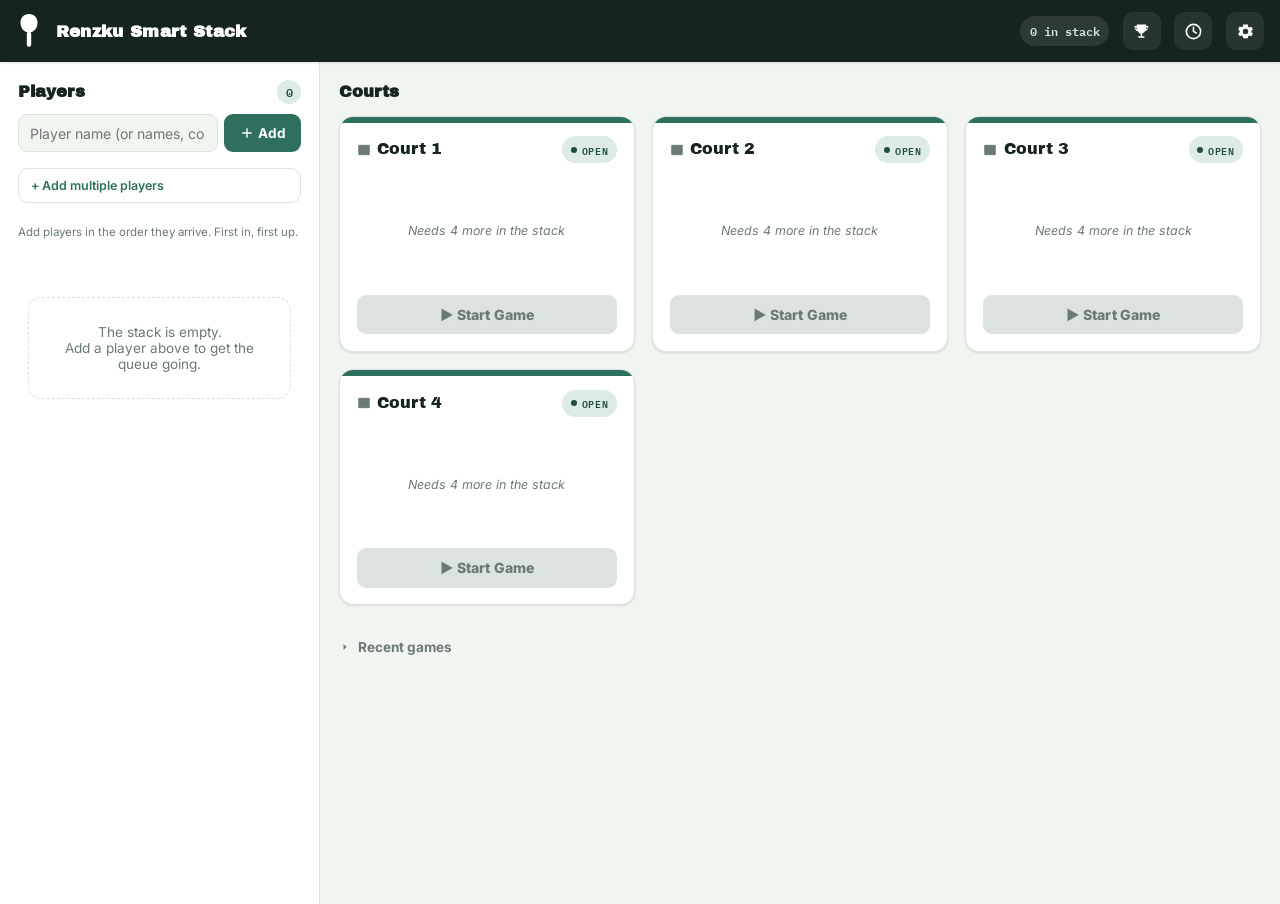
==== commit a91db006: "Change header from 'The Stack' to 'Players'" ====
--- a/openplay.html
+++ b/openplay.html
@@ -164,12 +164,18 @@
 body.session-locked .quick-add-panel{opacity:.55;pointer-events:none}
 
 .arrivals-panel{
-  margin:0 1.1rem .8rem;padding:.65rem .75rem;
+  margin:0 1.1rem .8rem;padding:.55rem .75rem;
   background:#FBF3E7;border:1.5px solid #EFDDBB;border-radius:var(--radius);
-  display:flex;flex-direction:column;gap:.5rem;
 }
 .arrivals-panel[hidden]{display:none}
-.arrivals-head{display:flex;align-items:center;gap:.5rem}
+.arrivals-panel[open]{padding-bottom:.65rem}
+.arrivals-head{
+  display:flex;align-items:center;gap:.5rem;cursor:pointer;user-select:none;list-style:none;
+  padding:.1rem 0;
+}
+.arrivals-head::-webkit-details-marker{display:none}
+.arrivals-chev{width:12px;height:12px;flex-shrink:0;color:#8a6d2f;transition:transform .15s}
+.arrivals-panel[open] .arrivals-chev{transform:rotate(90deg)}
 .arrivals-title{
   font-family:var(--font-mono);font-size:.68rem;font-weight:700;letter-spacing:.03em;
   text-transform:uppercase;color:#8a6d2f;
@@ -181,7 +187,7 @@
 }
 .checkin-all-btn:hover{background:var(--turf-deep)}
 .checkin-all-btn:disabled{opacity:.4;cursor:default}
-.arrivals-list{display:flex;flex-direction:column;gap:.4rem}
+.arrivals-list{display:flex;flex-direction:column;gap:.4rem;margin-top:.55rem;max-height:220px;overflow-y:auto;padding-right:.1rem}
 .arrival-row{
   display:flex;align-items:center;gap:.5rem;
   background:#fff;border:1.5px solid #EFDDBB;border-radius:var(--radius-sm);
@@ -319,6 +325,12 @@
 .court-card.playing{border-color:var(--ink);background:#152420;color:#fff}
 
 .court-top{display:flex;align-items:center;justify-content:space-between;gap:.5rem;padding-top:.85rem}
+.court-top-right{display:flex;align-items:center;gap:.4rem;flex-shrink:0}
+.timer-chip{
+  font-family:var(--font-mono);font-size:.66rem;font-weight:700;letter-spacing:.02em;
+  color:#9fc4b8;background:rgba(255,255,255,.08);border:1px solid rgba(255,255,255,.14);
+  padding:.25rem .5rem;border-radius:99px;white-space:nowrap;
+}
 .court-name-wrap{display:flex;align-items:center;gap:.4rem;min-width:0}
 .court-name-wrap svg{width:14px;height:14px;color:var(--slate);flex-shrink:0}
 .court-card.playing .court-name-wrap svg{color:#7fa89c}
@@ -393,6 +405,45 @@
   font-family:var(--font-mono);font-size:1.6rem;font-weight:600;letter-spacing:.02em;
   text-align:center;margin-bottom:.7rem;
 }
+
+/* --- Live scoreboard (Settings > Enable Scoring) --- */
+.scoreboard-live{
+  background:rgba(255,255,255,.06);border:1px solid rgba(255,255,255,.14);border-radius:10px;
+  padding:.65rem .7rem;margin-bottom:.7rem;
+}
+.scoreboard-live.has-winner{border-color:var(--clay);background:rgba(228,105,59,.16)}
+.sbl-row{display:flex;gap:.6rem}
+.sbl-team{flex:1;display:flex;flex-direction:column;align-items:center;gap:.35rem;min-width:0}
+.sbl-label{
+  font-family:var(--font-mono);font-size:.6rem;font-weight:700;letter-spacing:.03em;
+  color:#9fc4b8;text-transform:uppercase;white-space:nowrap;overflow:hidden;text-overflow:ellipsis;max-width:100%;
+}
+.serve-set-btn{
+  font-family:var(--font-mono);font-size:.58rem;font-weight:700;letter-spacing:.02em;
+  text-transform:uppercase;color:#ffb595;background:rgba(228,105,59,.16);
+  border:1px solid rgba(228,105,59,.5);border-radius:6px;padding:.2rem .4rem;cursor:pointer;
+  white-space:nowrap;
+}
+.serve-set-btn:hover{background:rgba(228,105,59,.3)}
+.sbl-stepper{display:flex;align-items:center;gap:.55rem}
+.sbl-num{font-family:var(--font-mono);font-size:1.5rem;font-weight:700;min-width:1.6ch;text-align:center;color:#fff}
+.score-btn{
+  width:28px;height:28px;border-radius:50%;border:1px solid rgba(255,255,255,.28);
+  background:rgba(255,255,255,.09);color:#fff;font-size:1rem;font-weight:700;cursor:pointer;
+  display:flex;align-items:center;justify-content:center;line-height:1;padding:0;flex-shrink:0;
+  transition:background .12s, transform .1s;
+}
+.score-btn:hover:not(:disabled){background:rgba(255,255,255,.2)}
+.score-btn:active:not(:disabled){transform:scale(.92)}
+.score-btn:disabled{opacity:.28;cursor:default}
+.sbl-actions{display:flex;gap:.4rem;margin-top:.6rem}
+.sbl-btn{
+  flex:1;font-family:var(--font-mono);font-size:.64rem;font-weight:700;letter-spacing:.02em;
+  background:rgba(255,255,255,.07);border:1px solid rgba(255,255,255,.18);color:#dcece5;
+  border-radius:7px;padding:.42rem .3rem;cursor:pointer;text-transform:uppercase;
+}
+.sbl-btn:hover:not(:disabled){background:rgba(255,255,255,.16)}
+.sbl-btn:disabled{opacity:.28;cursor:default}
 
 .court-cta{
   margin-top:auto;width:100%;border:none;border-radius:var(--radius-sm);
@@ -610,12 +661,49 @@
 .winner-note{font-size:.75rem;color:var(--slate);text-align:center;margin:-.6rem 0 1rem}
 .section-label{font-size:.78rem;font-weight:700;color:var(--slate);text-transform:uppercase;letter-spacing:.03em;margin:0 0 .5rem}
 
-.rankings-list{display:flex;flex-direction:column;gap:.4rem}
+/* ---------- Rankings modal: header, toolbar, summary ---------- */
+.rankings-modal-head{display:flex;align-items:center;justify-content:space-between;gap:.6rem;margin-bottom:.7rem}
+.rankings-modal-head h3{margin:0}
+.rankings-head-actions{display:flex;gap:.4rem;flex-shrink:0}
+.modal-icon-btn{
+  width:32px;height:32px;border-radius:8px;border:1.5px solid var(--line);background:#fff;color:var(--slate);
+  display:flex;align-items:center;justify-content:center;cursor:pointer;flex-shrink:0;
+  transition:background .15s,border-color .15s,color .15s;
+}
+.modal-icon-btn svg{width:15px;height:15px}
+.modal-icon-btn:hover{border-color:var(--turf);color:var(--turf-deep);background:var(--turf-pale)}
+.modal-icon-btn:disabled{opacity:.5;cursor:not-allowed;border-color:var(--line);color:var(--slate);background:#fff}
+.modal-icon-btn.active{border-color:var(--turf);color:var(--turf-deep);background:var(--turf-pale)}
+.modal-icon-btn.spinning svg{animation:rankings-spin .8s linear infinite}
+@keyframes rankings-spin{to{transform:rotate(360deg)}}
+
+.rankings-toolbar{
+  display:flex;align-items:center;gap:.5rem;
+  border:1.5px solid var(--line);border-radius:var(--radius-sm);
+  padding:.5rem .7rem;margin-bottom:.8rem;background:var(--court);
+}
+.rankings-toolbar svg{width:15px;height:15px;color:var(--slate);flex-shrink:0}
+.rankings-toolbar input{
+  flex:1;min-width:0;border:none;background:none;font-size:.85rem;color:var(--ink);padding:0;
+}
+.rankings-toolbar input:focus{outline:none}
+.rankings-toolbar:focus-within{border-color:var(--turf);background:#fff}
+
+.rankings-summary{display:flex;gap:.5rem;flex-wrap:wrap;margin-bottom:.7rem}
+.rankings-summary .stat-chip{
+  font-family:var(--font-mono);font-size:.66rem;font-weight:700;letter-spacing:.01em;
+  background:var(--court);color:var(--slate);padding:.32rem .65rem;border-radius:99px;white-space:nowrap;
+}
+.rankings-summary .stat-chip b{color:var(--turf-deep);font-size:.78rem;margin-right:.15em}
+
+.rankings-list{display:flex;flex-direction:column;gap:.4rem;max-height:44vh;overflow-y:auto;padding:.1rem .15rem .1rem 0}
 .rank-row{
   display:flex;align-items:center;gap:.7rem;
   border:1.5px solid var(--line);border-radius:var(--radius-sm);
-  padding:.55rem .7rem;
-}
+  padding:.55rem .7rem;background:#fff;
+  transition:border-color .15s,background .15s;
+}
+.rank-row:hover{border-color:var(--turf)}
 .rank-row .rank-num{
   font-family:var(--font-mono);font-weight:700;font-size:.85rem;color:var(--slate);
   width:22px;text-align:center;flex-shrink:0;
@@ -641,6 +729,30 @@
 .rankings-empty{
   text-align:center;color:var(--slate);padding:2rem 1rem;font-size:.85rem;
   border:1.5px dashed var(--line);border-radius:var(--radius);
+}
+
+/* ---------- Rankings modal: full-screen expanded state ---------- */
+.modal.rankings-full{
+  max-width:min(1200px, calc(100vw - 2rem));
+  width:100%;
+  height:calc(100vh - 2.4rem);
+  max-height:calc(100vh - 2.4rem);
+  display:flex;flex-direction:column;overflow:hidden;
+}
+.modal.rankings-full .rankings-modal-head,
+.modal.rankings-full .rankings-toolbar,
+.modal.rankings-full .rankings-summary,
+.modal.rankings-full .modal-actions{flex-shrink:0}
+.modal.rankings-full #rankingsCaptureArea{display:flex;flex-direction:column;flex:1;min-height:0}
+.modal.rankings-full .rankings-list{
+  flex:1;max-height:none;overflow-y:auto;
+  display:grid;grid-template-columns:repeat(auto-fill, minmax(280px, 1fr));
+  align-content:start;gap:.5rem .7rem;
+}
+.modal.rankings-full .rank-row{font-size:1.02rem;padding:.7rem .85rem}
+.modal.rankings-full .rank-row .rank-name{font-size:.95rem}
+@media (max-width:640px){
+  .modal.rankings-full .rankings-list{grid-template-columns:1fr}
 }
 
 /* ---------- Toasts ---------- */
@@ -710,6 +822,10 @@
   <symbol id="i-trash" viewBox="0 0 24 24"><path fill="currentColor" d="M9 3h6l1 2h4v2H4V5h4l1-2Zm-2 6h10l-1 12H8L7 9Zm3 2v8h1v-8h-1Zm3 0v8h1v-8h-1Z"/></symbol>
   <symbol id="i-clock" viewBox="0 0 24 24"><path fill="currentColor" d="M12 2a10 10 0 1 0 0 20 10 10 0 0 0 0-20Zm0 2a8 8 0 1 1 0 16 8 8 0 0 1 0-16Zm-1 2v6.4l4.6 2.7 1-1.7-3.6-2.1V6Z"/></symbol>
   <symbol id="i-swap" viewBox="0 0 24 24"><path fill="currentColor" d="M7 4 3 8l4 4V9h9V7H7V4Zm10 8-4 4v-3H4v-2h9v-3l4 4Z"/></symbol>
+  <symbol id="i-expand" viewBox="0 0 24 24"><path fill="currentColor" d="M4 4h6V2H2v8h2V4Zm10-2v2h6v6h2V2h-8ZM4 14H2v8h8v-2H4v-6Zm16 6h-6v2h8v-8h-2v6Z"/></symbol>
+  <symbol id="i-collapse" viewBox="0 0 24 24"><path fill="currentColor" d="M9 3H7v4H3v2h6V3Zm6 0v6h6V7h-4V3h-2ZM3 15v2h4v4h2v-6H3Zm14 6v-4h4v-2h-6v6h2Z"/></symbol>
+  <symbol id="i-camera" viewBox="0 0 24 24"><path fill="currentColor" d="M9 3 7.5 5H4a2 2 0 0 0-2 2v11a2 2 0 0 0 2 2h16a2 2 0 0 0 2-2V7a2 2 0 0 0-2-2h-3.5L15 3H9Zm3 5.5a4.5 4.5 0 1 1 0 9 4.5 4.5 0 0 1 0-9Zm0 2a2.5 2.5 0 1 0 0 5 2.5 2.5 0 0 0 0-5Z"/></symbol>
+  <symbol id="i-search" viewBox="0 0 24 24"><path fill="currentColor" d="M10 2a8 8 0 1 0 4.9 14.3l5.4 5.4 1.4-1.4-5.4-5.4A8 8 0 0 0 10 2Zm0 2a6 6 0 1 1 0 12 6 6 0 0 1 0-12Z"/></symbol>
 </svg>
 
 <header class="topbar">
@@ -735,7 +851,7 @@
 <div class="app-shell show-stack" id="appShell">
   <aside class="stack-rail">
     <div class="panel-head">
-      <h2>The Stack</h2>
+      <h2>Players</h2>
       <span class="count-badge" id="stackBadge">0</span>
     </div>
     <form class="add-form" id="addForm">
@@ -752,14 +868,15 @@
     </details>
     <p class="add-hint" id="addHint">Add players here, then check them in when they arrive to join the stack.</p>
 
-    <div class="arrivals-panel" id="arrivalsPanel" hidden>
-      <div class="arrivals-head">
+    <details class="arrivals-panel" id="arrivalsPanel" hidden>
+      <summary class="arrivals-head">
+        <svg class="arrivals-chev" viewBox="0 0 24 24"><use href="#i-chev"/></svg>
         <span class="arrivals-title">Waiting to check in</span>
         <span class="count-badge" id="arrivalsBadge">0</span>
         <button type="button" class="checkin-all-btn" id="checkInAllBtn">Check in all</button>
-      </div>
+      </summary>
       <div class="arrivals-list" id="arrivalsList"></div>
-    </div>
+    </details>
 
     <div class="quick-add-panel" id="quickAddPanel" hidden>
       <div class="quick-add-head">
@@ -803,7 +920,7 @@
 </div>
 
 <nav class="mobile-tabs">
-  <button id="tabStack" class="active"><svg viewBox="0 0 24 24"><use href="#i-stack"/></svg>Stack</button>
+  <button id="tabStack" class="active"><svg viewBox="0 0 24 24"><use href="#i-stack"/></svg>Players</button>
   <button id="tabCourts"><svg viewBox="0 0 24 24"><use href="#i-court"/></svg>Courts</button>
 </nav>
 
@@ -876,6 +993,21 @@
     </div>
     <hr class="divider">
     <div class="field">
+      <div class="toggle-row">
+        <label style="margin:0">Enable Scoring</label>
+        <label class="switch">
+          <input type="checkbox" id="scoringToggle">
+          <span class="track"></span>
+        </label>
+      </div>
+      <p class="add-hint" style="padding:0;margin-top:.4rem">Adds a live scoreboard to each in-progress court — serve tracking, point steppers, and side-outs — and carries the score straight into End Game.</p>
+      <div class="target-sub" id="scoringSub" hidden>
+        <label for="winningScoreInput">Winning score</label>
+        <input type="number" id="winningScoreInput" min="1" max="99" step="1" value="11">
+      </div>
+    </div>
+    <hr class="divider">
+    <div class="field">
       <div class="field-head-row">
         <label style="margin:0">Known players</label>
         <span class="count-badge" id="rosterManageCount">0</span>
@@ -908,10 +1040,27 @@
 
 <!-- Rankings modal -->
 <div class="overlay" id="rankingsOverlay" hidden>
-  <div class="modal" role="dialog" aria-modal="true" aria-label="Rankings">
-    <h3>🏆 Rankings</h3>
-    <p class="winner-note" style="margin:-.3rem 0 .8rem">Games played · win–loss record · win rate.</p>
-    <div class="rankings-list" id="rankingsList"></div>
+  <div class="modal" id="rankingsModal" role="dialog" aria-modal="true" aria-label="Rankings">
+    <div class="rankings-modal-head">
+      <h3>🏆 Rankings</h3>
+      <div class="rankings-head-actions">
+        <button class="modal-icon-btn" type="button" id="rankingsExpandBtn" title="Expand to full screen" aria-label="Expand to full screen">
+          <svg viewBox="0 0 24 24"><use href="#i-expand"/></svg>
+        </button>
+        <button class="modal-icon-btn" type="button" id="rankingsShotBtn" title="Save as image" aria-label="Save rankings as image">
+          <svg viewBox="0 0 24 24"><use href="#i-camera"/></svg>
+        </button>
+      </div>
+    </div>
+    <div class="rankings-toolbar">
+      <svg viewBox="0 0 24 24"><use href="#i-search"/></svg>
+      <input type="text" id="rankingsSearch" placeholder="Search a player…" aria-label="Search rankings">
+    </div>
+    <div id="rankingsCaptureArea">
+      <p class="winner-note" id="rankingsCaptureNote" style="margin:-.1rem 0 .7rem">Games played · win–loss record · win rate.</p>
+      <div class="rankings-summary" id="rankingsSummary"></div>
+      <div class="rankings-list" id="rankingsList"></div>
+    </div>
     <div class="modal-actions">
       <button class="btn primary" id="rankingsDone">Done</button>
     </div>
@@ -1016,13 +1165,13 @@
 /* ================= State ================= */
 function defaultCourts(n){
   return Array.from({length:n}, (_, i) => ({
-    id: 'c'+(i+1), name: 'Court '+(i+1), status:'open', players: [], startTime: null, lastResult: null, swapInfo: null
+    id: 'c'+(i+1), name: 'Court '+(i+1), status:'open', players: [], startTime: null, lastResult: null, swapInfo: null, score: null
   }));
 }
 
 function freshState(){
   return {
-    session: { name: 'Renzku Smart Stack', gameSize: 4, soundOn: true, status: 'active', targetGamesEnabled: false, targetGamesPerPlayer: 7, avoidRepeatTeammates: false, fixedDuos: [] }, // status: 'active' | 'ended'
+    session: { name: 'Renzku Smart Stack', gameSize: 4, soundOn: true, status: 'active', targetGamesEnabled: false, targetGamesPerPlayer: 7, avoidRepeatTeammates: false, fixedDuos: [], scoringEnabled: false, winningScore: 11 }, // status: 'active' | 'ended'
     courts: defaultCourts(4),
     arrivals: [],        // {id, name, addedAt} — added but not yet checked in; not part of the live queue
     stack: [],           // {id, name, joinedAt, tag: 'new'|'queued'}
@@ -1617,6 +1766,7 @@
   const idx = state.arrivals.findIndex(a => a.id === id);
   if (idx === -1) return;
   const entry = state.arrivals[idx];
+  if (!confirm('Check in ' + entry.name + ' and add them to the stack?')) return;
   state.arrivals.splice(idx, 1);
   state.stack.push({ id: nextId('p'), name: entry.name, joinedAt: Date.now(), tag: 'new' });
   toast(entry.name + ' checked in and added to the stack');
@@ -1625,21 +1775,25 @@
 function checkInAllArrivals(){
   if (state.arrivals.length === 0) return;
   const names = state.arrivals.map(a => a.name);
+  const label = names.length > 1 ? names.length + ' players' : names[0];
+  if (!confirm('Check in ' + label + ' and add them to the stack?')) return;
   state.arrivals.forEach(entry => {
     state.stack.push({ id: nextId('p'), name: entry.name, joinedAt: Date.now(), tag: 'new' });
   });
   state.arrivals = [];
-  toast((names.length > 1 ? names.length + ' players' : names[0]) + ' checked in and added to the stack');
+  toast(label + ' checked in and added to the stack');
   renderAll(); persist();
 }
 function removeArrival(id){
   const idx = state.arrivals.findIndex(a => a.id === id);
   if (idx === -1) return;
   const name = state.arrivals[idx].name;
+  if (!confirm('Remove ' + name + ' from the waiting-to-check-in list?')) return;
   state.arrivals.splice(idx, 1);
   toast(name + ' removed');
   renderAll(); persist();
 }
+let prevArrivalsCount = 0;
 function renderArrivals(){
   const panel = $('#arrivalsPanel');
   const badge = $('#arrivalsBadge');
@@ -1648,6 +1802,8 @@
   if (!panel || !listEl) return;
   if (badge) badge.textContent = state.arrivals.length;
   panel.hidden = state.arrivals.length === 0;
+  if (prevArrivalsCount === 0 && state.arrivals.length > 0) panel.open = true;
+  prevArrivalsCount = state.arrivals.length;
   if (allBtn) allBtn.disabled = state.arrivals.length === 0 || isSessionEnded();
   listEl.innerHTML = state.arrivals.map(entry => `
     <div class="arrival-row" data-id="${entry.id}">
@@ -1670,7 +1826,9 @@
 }
 const checkInAllBtnEl = $('#checkInAllBtn');
 if (checkInAllBtnEl){
-  checkInAllBtnEl.addEventListener('click', () => {
+  checkInAllBtnEl.addEventListener('click', (e) => {
+    e.preventDefault();
+    e.stopPropagation();
     if (isSessionEnded()){ toast('Session has ended — resume it to check players in'); return; }
     checkInAllArrivals();
   });
@@ -1767,6 +1925,218 @@
     }
   });
   return queue;
+}
+
+/* ================= Live Scoring (Settings > Enable Scoring) =================
+   Optional in-progress scoreboard on each "playing" court card: point
+   steppers, serve tracking (server-only scoring, side-outs, switch to
+   serve 2), and short audio cues. Purely additive — when the toggle is
+   off, court.score stays null and courts render exactly as before. When a
+   winner is reached (or the court is sent to End Game), the tracked score
+   flows straight into the existing endgame modal. */
+function freshCourtScore(){
+  return { a: 0, b: 0, serving: 'A', serverNum: 1, firstServe: true, serveUndo: [], wonAt: null };
+}
+function safeN(n){ return (n === null || n === undefined || isNaN(n)) ? 0 : n; }
+function getWinTarget(){ return state.session.winningScore || 11; }
+function detectCourtWinner(sc){
+  if (!sc) return null;
+  const target = getWinTarget();
+  const a = safeN(sc.a), b = safeN(sc.b);
+  if (a >= target) return 'a';
+  if (b >= target) return 'b';
+  return null;
+}
+
+let scoreAudioCtx = null;
+function scoreTone(freq, duration, type, gainPeak){
+  if (!state.session.soundOn) return;
+  try{
+    scoreAudioCtx = scoreAudioCtx || new (window.AudioContext || window.webkitAudioContext)();
+    const ctx = scoreAudioCtx;
+    if (ctx.state === 'suspended') ctx.resume();
+    const t0 = ctx.currentTime;
+    const osc = ctx.createOscillator();
+    const gain = ctx.createGain();
+    osc.type = type || 'sine';
+    osc.frequency.setValueAtTime(freq, t0);
+    gain.gain.setValueAtTime(0.0001, t0);
+    gain.gain.exponentialRampToValueAtTime(gainPeak || 0.18, t0 + 0.015);
+    gain.gain.exponentialRampToValueAtTime(0.0001, t0 + duration);
+    osc.connect(gain).connect(ctx.destination);
+    osc.start(t0); osc.stop(t0 + duration + 0.03);
+  }catch(e){ /* audio not available — fail silently */ }
+}
+function pointUpTone(){ scoreTone(880, 0.13, 'sine', 0.2); }
+function pointDownTone(){ scoreTone(320, 0.12, 'sine', 0.16); }
+function sideOutTone(){ scoreTone(660, 0.09, 'square', 0.15); setTimeout(() => scoreTone(415, 0.16, 'square', 0.15), 90); }
+function winTone(){ [660,880,1100].forEach((f,i) => setTimeout(() => scoreTone(f, 0.18, 'triangle', 0.2), i*110)); }
+
+/* ---- Voice score announcer (Web Speech API) ----
+   Speaks the standard doubles pickleball score call: the serving team's
+   own score first, then the receiving team's score, then the server
+   number — e.g. "2 1 1". Side-outs are announced as "Side out" followed
+   by the new call. Follows the same "Sound on call-up" toggle as the
+   point/side-out tones above. */
+if ('speechSynthesis' in window){
+  try{
+    window.speechSynthesis.getVoices();
+    window.speechSynthesis.addEventListener('voiceschanged', function(){ window.speechSynthesis.getVoices(); });
+  }catch(e){}
+}
+function speakNow(text){
+  try{
+    const utter = new SpeechSynthesisUtterance(text);
+    utter.rate = 1.05;
+    utter.volume = 1;
+    window.speechSynthesis.speak(utter);
+  }catch(e){ /* speech not available — fail silently */ }
+}
+function speakScoreUtterance(text){
+  if (!state.session.soundOn) return;
+  if (!('speechSynthesis' in window)) return;
+  try{
+    window.speechSynthesis.cancel();
+    setTimeout(() => speakNow(text), 50);
+  }catch(e){}
+}
+const NUMBER_WORDS_ONES = ['Zero','One','Two','Three','Four','Five','Six','Seven','Eight','Nine','Ten','Eleven','Twelve','Thirteen','Fourteen','Fifteen','Sixteen','Seventeen','Eighteen','Nineteen'];
+const NUMBER_WORDS_TENS = ['','','Twenty','Thirty','Forty','Fifty','Sixty','Seventy','Eighty','Ninety'];
+function numberToWords(n){
+  n = Math.max(0, Math.round(n));
+  if (n < 20) return NUMBER_WORDS_ONES[n];
+  if (n < 100){
+    const tens = Math.floor(n / 10), ones = n % 10;
+    return NUMBER_WORDS_TENS[tens] + (ones ? ' ' + NUMBER_WORDS_ONES[ones] : '');
+  }
+  return String(n);
+}
+function speakScoreNumber(n){
+  if (n === 10) return 'Match';
+  if (n >= 11) return numberToWords(n);
+  return String(n);
+}
+function scoreCallText(sc){
+  const servingScore = sc.serving === 'A' ? safeN(sc.a) : safeN(sc.b);
+  const otherScore = sc.serving === 'A' ? safeN(sc.b) : safeN(sc.a);
+  const callServerNum = sc.firstServe ? 2 : sc.serverNum;
+  if (servingScore === 10 && otherScore === 10) return `All Match ${speakScoreNumber(callServerNum)}`;
+  if (servingScore === 10) return `Match, ${speakScoreNumber(otherScore)} ${speakScoreNumber(callServerNum)}`;
+  if (otherScore === 10) return `${speakScoreNumber(servingScore)} Match ${speakScoreNumber(callServerNum)}`;
+  if (servingScore === otherScore) return `All ${speakScoreNumber(servingScore)} ${speakScoreNumber(callServerNum)}`;
+  return `${speakScoreNumber(servingScore)} ${speakScoreNumber(otherScore)} ${speakScoreNumber(callServerNum)}`;
+}
+function speakScoreCall(sc){ speakScoreUtterance(scoreCallText(sc)); }
+function speakSideOut(sc){ speakScoreUtterance('Side out. ' + scoreCallText(sc)); }
+function speakScoreOrMilestone(sc, scoringTeamScore){
+  if (scoringTeamScore === getWinTarget()) speakScoreUtterance('Congratulations!');
+  else speakScoreCall(sc);
+}
+
+function adjustCourtScore(court, team, delta){
+  const sc = court.score;
+  if (!sc || detectCourtWinner(sc)) return;
+  if (sc.serving !== team){
+    toast('Only the serving team can score — Team ' + sc.serving + ' is serving.');
+    return;
+  }
+  const key = team === 'A' ? 'a' : 'b';
+  const target = getWinTarget();
+  sc[key] = Math.min(target, Math.max(0, safeN(sc[key]) + delta));
+  const winnerNow = detectCourtWinner(sc);
+  if (winnerNow && !sc.wonAt) sc.wonAt = Date.now(); // freeze the match clock right when the game is won
+  if (!winnerNow) sc.wonAt = null; // corrected back below target — resume the clock
+  persist();
+  if (delta > 0){
+    pointUpTone();
+    speakScoreOrMilestone(sc, sc[key]);
+    if (winnerNow) setTimeout(winTone, 140);
+  } else {
+    pointDownTone();
+    speakScoreCall(sc);
+  }
+  renderCourts();
+}
+// Lets you pick which team serves first — only allowed before any point
+// has been scored on a brand-new game (firstServe still true, 0-0).
+function setInitialServer(court, team){
+  const sc = court.score;
+  if (!sc || !sc.firstServe) return;
+  if (safeN(sc.a) !== 0 || safeN(sc.b) !== 0) return;
+  sc.serving = team;
+  persist();
+  renderCourts();
+}
+function courtSideOut(court){
+  const sc = court.score;
+  if (!sc || detectCourtWinner(sc)) return;
+  if (!sc.firstServe && sc.serverNum !== 2) return;
+  sc.serveUndo.push({ serving: sc.serving, serverNum: sc.serverNum, firstServe: sc.firstServe });
+  sc.serving = sc.serving === 'A' ? 'B' : 'A';
+  sc.serverNum = 1;
+  sc.firstServe = false;
+  persist();
+  sideOutTone();
+  speakSideOut(sc);
+  renderCourts();
+}
+function courtAdvanceServe(court){
+  const sc = court.score;
+  if (!sc || detectCourtWinner(sc)) return;
+  if (sc.firstServe || sc.serverNum !== 1) return;
+  sc.serveUndo.push({ serving: sc.serving, serverNum: sc.serverNum, firstServe: sc.firstServe });
+  sc.serverNum = 2;
+  persist();
+  sideOutTone();
+  speakScoreCall(sc);
+  renderCourts();
+}
+function courtUndoServe(court){
+  const sc = court.score;
+  if (!sc || !sc.serveUndo || !sc.serveUndo.length) return;
+  const snap = sc.serveUndo.pop();
+  sc.serving = snap.serving; sc.serverNum = snap.serverNum; sc.firstServe = snap.firstServe;
+  persist();
+  renderCourts();
+}
+function scoreboardHtml(court){
+  const sc = court.score;
+  if (!sc) return '';
+  const winnerSide = detectCourtWinner(sc);
+  const servingA = sc.serving === 'A', servingB = sc.serving === 'B';
+  const serveLabel = sc.firstServe ? '1st Serve' : ('Serve ' + sc.serverNum);
+  const target = getWinTarget();
+  const canPickFirstServer = sc.firstServe && safeN(sc.a) === 0 && safeN(sc.b) === 0;
+  const serveTagA = servingA ? ` · 🎾 ${serveLabel}` : (canPickFirstServer ? `<button type="button" class="serve-set-btn" data-act="set-first-server" data-team="A">Make 1st server</button>` : '');
+  const serveTagB = servingB ? ` · 🎾 ${serveLabel}` : (canPickFirstServer ? `<button type="button" class="serve-set-btn" data-act="set-first-server" data-team="B">Make 1st server</button>` : '');
+  return `
+    <div class="scoreboard-live ${winnerSide ? 'has-winner' : ''}">
+      <div class="sbl-row">
+        <div class="sbl-team">
+          <span class="sbl-label">${winnerSide === 'a' ? '🏆 ' : ''}Team A${servingA ? serveTagA : ''}</span>
+          ${!servingA ? serveTagA : ''}
+          <div class="sbl-stepper">
+            <button type="button" class="score-btn score-btn-minus" data-act="score-minus" data-team="A" aria-label="Decrease Team A score" ${(winnerSide || !servingA || safeN(sc.a) <= 0) ? 'disabled' : ''}>−</button>
+            <span class="sbl-num">${safeN(sc.a)}</span>
+            <button type="button" class="score-btn score-btn-plus" data-act="score-plus" data-team="A" aria-label="Increase Team A score" ${(winnerSide || !servingA || safeN(sc.a) >= target) ? 'disabled' : ''}>+</button>
+          </div>
+        </div>
+        <div class="sbl-team">
+          <span class="sbl-label">${winnerSide === 'b' ? '🏆 ' : ''}Team B${servingB ? serveTagB : ''}</span>
+          ${!servingB ? serveTagB : ''}
+          <div class="sbl-stepper">
+            <button type="button" class="score-btn score-btn-minus" data-act="score-minus" data-team="B" aria-label="Decrease Team B score" ${(winnerSide || !servingB || safeN(sc.b) <= 0) ? 'disabled' : ''}>−</button>
+            <span class="sbl-num">${safeN(sc.b)}</span>
+            <button type="button" class="score-btn score-btn-plus" data-act="score-plus" data-team="B" aria-label="Increase Team B score" ${(winnerSide || !servingB || safeN(sc.b) >= target) ? 'disabled' : ''}>+</button>
+          </div>
+        </div>
+      </div>
+      <div class="sbl-actions">
+        <button type="button" class="sbl-btn" data-act="advance-serve" title="Switch to serve 2" ${(sc.firstServe || sc.serverNum !== 1 || winnerSide) ? 'disabled' : ''}>Serve 2</button>
+        <button type="button" class="sbl-btn" data-act="side-out" title="Side out — switch serving team" ${((!sc.firstServe && sc.serverNum !== 2) || winnerSide) ? 'disabled' : ''}>🔁 Side Out</button>
+        <button type="button" class="sbl-btn" data-act="undo-serve" title="Undo last serve decision" ${(!sc.serveUndo || !sc.serveUndo.length) ? 'disabled' : ''}>↩️</button>
+      </div>
+    </div>`;
 }
 
 function renderCourts(){
@@ -1817,15 +2187,32 @@
         <button type="button" class="court-cta call" data-act="call" ${(enough && !ended) ? '' : 'disabled'}>${ended ? '🔒 Session ended' : '▶ Start Game'}</button>
       `;
     } else {
-      const elapsed = Date.now() - court.startTime;
+      // Lazily attach a live score object if scoring was turned on mid-match.
+      if (state.session.scoringEnabled && !court.score) court.score = freshCourtScore();
+      const scoringOn = state.session.scoringEnabled;
+      const sc = court.score;
+      // Once a winner is reached, the clock freezes at the moment it was won
+      // instead of continuing to run while the court still shows "on court".
+      const clockEndTime = (scoringOn && sc && sc.wonAt) ? sc.wonAt : Date.now();
+      const elapsed = clockEndTime - court.startTime;
       const [a, b] = splitTeams(court.players);
+      const scoreboard = scoringOn ? scoreboardHtml(court) : '';
+      // When scoring is on, the scoreboard already owns the vertical space,
+      // so the timer moves into a compact chip up in the header row instead
+      // of its own large centered block.
+      const timerChip = scoringOn ? `<span class="timer-chip" data-role="timer">${fmtClock(elapsed)}</span>` : '';
+      const timerBlock = scoringOn ? '' : `<div class="timer" data-role="timer">${fmtClock(elapsed)}</div>`;
       card.innerHTML = `
         <div class="court-top">
           <span class="court-name-wrap">${courtIcon}<input class="court-name" value="${esc(court.name)}" data-act="rename" maxlength="24" aria-label="Court name"></span>
-          <span class="status-badge playing">On court</span>
+          <span class="court-top-right">
+            <span class="status-badge playing">On court</span>
+            ${timerChip}
+          </span>
         </div>
         <div class="matchup">${teamColHtml(a,'a',gameSize)}<div class="vs-divider"></div>${teamColHtml(b,'b',gameSize)}</div>
-        <div class="timer" data-role="timer">${fmtClock(elapsed)}</div>
+        ${scoreboard}
+        ${timerBlock}
         <button type="button" class="court-cta end" data-act="end">End game</button>
       `;
     }
@@ -1845,6 +2232,12 @@
   }
   if (btn.dataset.act === 'end') openEndgame(court);
   if (btn.dataset.act === 'undo-result') undoLastResult(court.id);
+  if (btn.dataset.act === 'score-plus') adjustCourtScore(court, btn.dataset.team, 1);
+  if (btn.dataset.act === 'score-minus') adjustCourtScore(court, btn.dataset.team, -1);
+  if (btn.dataset.act === 'side-out') courtSideOut(court);
+  if (btn.dataset.act === 'set-first-server') setInitialServer(court, btn.dataset.team);
+  if (btn.dataset.act === 'advance-serve') courtAdvanceServe(court);
+  if (btn.dataset.act === 'undo-serve') courtUndoServe(court);
 });
 
 courtsGrid.addEventListener('change', (e) => {
@@ -1879,6 +2272,7 @@
   court.players = chosenNames;
   court.swapInfo = state.session.avoidRepeatTeammates ? buildSwapInfo(naturalNames, chosenNames, pairing.forcedDuo) : null;
   court.startTime = Date.now();
+  court.score = state.session.scoringEnabled ? freshCourtScore() : null;
   ping();
   toast(court.name + ': ' + court.players.join(', '));
   renderAll(); persist();
@@ -1921,8 +2315,12 @@
   endgameTeams = splitTeams(court.players);
   endgameWinnerSide = null;
   endgameScores = { a: '', b: '' };
+  if (state.session.scoringEnabled && court.score){
+    endgameScores = { a: String(safeN(court.score.a)), b: String(safeN(court.score.b)) };
+  }
   const lockNote = $('#endgameLockNote');
   if (lockNote) lockNote.style.display = isSessionEnded() ? '' : 'none';
+  recomputeWinnerFromScores();
   renderWinnerPick();
   renderEndgameList();
   endgameOverlay.hidden = false;
@@ -2084,6 +2482,7 @@
   court.players = [];
   court.startTime = null;
   court.swapInfo = null;
+  court.score = null;
   endgameOverlay.hidden = true;
   toast(court.name + ' cleared');
   renderAll(); persist();
@@ -2175,6 +2574,7 @@
   document.querySelectorAll('.court-card.playing').forEach(card => {
     const court = state.courts.find(c => c.id === card.dataset.id);
     if (!court || !court.startTime) return;
+    if (state.session.scoringEnabled && court.score && court.score.wonAt) return; // frozen at the win
     const el = card.querySelector('[data-role="timer"]');
     if (el) el.textContent = fmtClock(Date.now() - court.startTime);
   });
@@ -2184,57 +2584,152 @@
 
 /* ================= Rankings modal ================= */
 const rankingsOverlay = $('#rankingsOverlay');
+const rankingsModal = $('#rankingsModal');
 const rankingsList = $('#rankingsList');
-
-function renderRankings(){
-  const rows = Object.entries(state.playerStats)
+const rankingsSummary = $('#rankingsSummary');
+const rankingsSearch = $('#rankingsSearch');
+const rankingsExpandBtn = $('#rankingsExpandBtn');
+const rankingsShotBtn = $('#rankingsShotBtn');
+let rankingsSearchTerm = '';
+let rankingsExpanded = false;
+
+function getRankingRows(){
+  return Object.entries(state.playerStats)
     .map(([name, stats]) => ({
       name, wins: stats.wins || 0, games: stats.games || 0,
       scoreSum: stats.scoreSum || 0, scoreGames: stats.scoreGames || 0
     }))
     .filter(r => r.games > 0)
     .sort((a,b) => b.wins - a.wins || (b.wins/b.games) - (a.wins/a.games) || b.games - a.games || a.name.localeCompare(b.name));
-
-  if (rows.length === 0){
+}
+
+function rankRowHtml(r, rank){
+  const losses = r.games - r.wins;
+  const pct = Math.round((r.wins / r.games) * 100);
+  const topClass = rank <= 3 ? ' top' + rank : '';
+  const avgScore = r.scoreGames > 0 ? (r.scoreSum / r.scoreGames) : null;
+  const avgHtml = avgScore !== null
+    ? `<span class="rank-avg" title="Average score per game">AVG ${avgScore.toFixed(1)}</span>`
+    : '';
+  const mvpHtml = rank === 1 ? `<span class="mvp-badge" title="Top of the rankings this session">👑 MVP</span>` : '';
+  return `
+    <div class="rank-row${topClass}">
+      <span class="rank-num">${rank}</span>
+      <div class="rank-main">
+        <div class="rank-top-line">
+          <span class="rank-name">${esc(r.name)}</span>
+          ${mvpHtml}
+          <span class="rank-pct">${pct}%</span>
+        </div>
+        <div class="rank-meta-line">
+          <span class="rank-games" title="${r.games} games played">${r.games} ${r.games === 1 ? 'GAME' : 'GAMES'} PLAYED</span>
+          ${avgHtml}
+          <span class="rank-record">${r.wins}-${losses}</span>
+        </div>
+      </div>
+    </div>
+  `;
+}
+
+function renderRankings(){
+  const allRows = getRankingRows();
+
+  if (allRows.length === 0){
+    rankingsSummary.innerHTML = '';
     rankingsList.innerHTML = '<div class="rankings-empty">No games recorded yet.<br>Rankings fill in once you pick a winner after a match.</div>';
     return;
   }
-  rankingsList.innerHTML = rows.map((r, idx) => {
-    const rank = idx + 1;
-    const losses = r.games - r.wins;
-    const pct = Math.round((r.wins / r.games) * 100);
-    const topClass = rank <= 3 ? ' top' + rank : '';
-    const avgScore = r.scoreGames > 0 ? (r.scoreSum / r.scoreGames) : null;
-    const avgHtml = avgScore !== null
-      ? `<span class="rank-avg" title="Average score per game">AVG ${avgScore.toFixed(1)}</span>`
-      : '';
-    const mvpHtml = rank === 1 ? `<span class="mvp-badge" title="Top of the rankings this session">👑 MVP</span>` : '';
-    return `
-      <div class="rank-row${topClass}">
-        <span class="rank-num">${rank}</span>
-        <div class="rank-main">
-          <div class="rank-top-line">
-            <span class="rank-name">${esc(r.name)}</span>
-            ${mvpHtml}
-            <span class="rank-pct">${pct}%</span>
-          </div>
-          <div class="rank-meta-line">
-            <span class="rank-games" title="${r.games} games played">${r.games} ${r.games === 1 ? 'GAME' : 'GAMES'} PLAYED</span>
-            ${avgHtml}
-            <span class="rank-record">${r.wins}-${losses}</span>
-          </div>
-        </div>
-      </div>
-    `;
-  }).join('');
+
+  const mostGames = Math.max(...allRows.map(r => r.games));
+  const avgWinRate = Math.round(allRows.reduce((s, r) => s + (r.wins / r.games), 0) / allRows.length * 100);
+  rankingsSummary.innerHTML = `
+    <span class="stat-chip"><b>${allRows.length}</b> ${allRows.length === 1 ? 'player' : 'players'}</span>
+    <span class="stat-chip"><b>${mostGames}</b> most games played</span>
+    <span class="stat-chip"><b>${avgWinRate}%</b> avg win rate</span>
+  `;
+
+  const term = rankingsSearchTerm.trim().toLowerCase();
+  const rows = term ? allRows.filter(r => r.name.toLowerCase().includes(term)) : allRows;
+
+  if (rows.length === 0){
+    rankingsList.innerHTML = `<div class="rankings-empty">No players match "${esc(rankingsSearchTerm)}".</div>`;
+    return;
+  }
+  rankingsList.innerHTML = rows.map(r => rankRowHtml(r, allRows.indexOf(r) + 1)).join('');
+}
+
+function setRankingsExpandIcon(){
+  rankingsExpandBtn.innerHTML = rankingsExpanded
+    ? '<svg viewBox="0 0 24 24"><use href="#i-collapse"/></svg>'
+    : '<svg viewBox="0 0 24 24"><use href="#i-expand"/></svg>';
+  const label = rankingsExpanded ? 'Exit full screen' : 'Expand to full screen';
+  rankingsExpandBtn.setAttribute('aria-label', label);
+  rankingsExpandBtn.title = label;
+  rankingsExpandBtn.classList.toggle('active', rankingsExpanded);
 }
 
 function openRankings(){
+  rankingsSearchTerm = '';
+  rankingsSearch.value = '';
+  rankingsExpanded = false;
+  rankingsModal.classList.remove('rankings-full');
+  setRankingsExpandIcon();
   renderRankings();
   rankingsOverlay.hidden = false;
 }
 $('#rankingsBtn').addEventListener('click', openRankings);
 $('#rankingsDone').addEventListener('click', () => { rankingsOverlay.hidden = true; });
+
+rankingsSearch.addEventListener('input', (e) => {
+  rankingsSearchTerm = e.target.value;
+  renderRankings();
+});
+
+rankingsExpandBtn.addEventListener('click', () => {
+  rankingsExpanded = !rankingsExpanded;
+  rankingsModal.classList.toggle('rankings-full', rankingsExpanded);
+  setRankingsExpandIcon();
+});
+
+let html2canvasPromise = null;
+function loadHtml2Canvas(){
+  if (window.html2canvas) return Promise.resolve(window.html2canvas);
+  if (html2canvasPromise) return html2canvasPromise;
+  html2canvasPromise = new Promise((resolve, reject) => {
+    const s = document.createElement('script');
+    s.src = 'https://cdnjs.cloudflare.com/ajax/libs/html2canvas/1.4.1/html2canvas.min.js';
+    s.onload = () => resolve(window.html2canvas);
+    s.onerror = () => { html2canvasPromise = null; reject(new Error('load-failed')); };
+    document.head.appendChild(s);
+  });
+  return html2canvasPromise;
+}
+
+rankingsShotBtn.addEventListener('click', async () => {
+  if (rankingsShotBtn.disabled) return;
+  if (getRankingRows().length === 0){ toast('No rankings to capture yet'); return; }
+
+  rankingsShotBtn.disabled = true;
+  rankingsShotBtn.classList.add('spinning');
+  try{
+    const html2canvas = await loadHtml2Canvas();
+    const target = $('#rankingsCaptureArea');
+    const canvas = await html2canvas(target, { backgroundColor: '#ffffff', scale: 2, useCORS: true });
+    const link = document.createElement('a');
+    link.download = `rankings-${new Date().toISOString().slice(0,10)}.png`;
+    link.href = canvas.toDataURL('image/png');
+    document.body.appendChild(link);
+    link.click();
+    link.remove();
+    toast('Rankings image saved');
+  } catch(err){
+    console.error(err);
+    toast('Could not create the image — check your connection and try again');
+  } finally {
+    rankingsShotBtn.disabled = false;
+    rankingsShotBtn.classList.remove('spinning');
+  }
+});
 
 /* ================= Settings modal ================= */
 const settingsOverlay = $('#settingsOverlay');
@@ -2251,6 +2746,9 @@
 const fixedDuoNameA = $('#fixedDuoNameA');
 const fixedDuoNameB = $('#fixedDuoNameB');
 const fixedDuoList = $('#fixedDuoList');
+const scoringToggle = $('#scoringToggle');
+const scoringSub = $('#scoringSub');
+const winningScoreInput = $('#winningScoreInput');
 
 function openSettings(){
   settingsSessionName.value = state.session.name;
@@ -2261,6 +2759,9 @@
   targetGamesInput.value = state.session.targetGamesPerPlayer;
   avoidRepeatToggle.checked = state.session.avoidRepeatTeammates;
   fixedDuoSub.hidden = !state.session.avoidRepeatTeammates;
+  scoringToggle.checked = state.session.scoringEnabled;
+  scoringSub.hidden = !state.session.scoringEnabled;
+  winningScoreInput.value = state.session.winningScore;
   renderFixedDuoNameOptions();
   renderFixedDuoList();
   [...gameSizeSeg.children].forEach(b => b.classList.toggle('active', Number(b.dataset.size) === state.session.gameSize));
@@ -2357,7 +2858,7 @@
 $('#courtPlus').addEventListener('click', () => {
   if (state.courts.length >= 24) return;
   const n = state.courts.length + 1;
-  state.courts.push({ id: nextId('c'), name: 'Court ' + n, status:'open', players:[], startTime:null, lastResult:null, swapInfo:null });
+  state.courts.push({ id: nextId('c'), name: 'Court ' + n, status:'open', players:[], startTime:null, lastResult:null, swapInfo:null, score:null });
   courtCountNum.textContent = state.courts.length;
   renderCourtNameRows(); persist(); renderAll();
 });
@@ -2399,6 +2900,21 @@
   state.session.avoidRepeatTeammates = avoidRepeatToggle.checked;
   fixedDuoSub.hidden = !avoidRepeatToggle.checked;
   if (avoidRepeatToggle.checked){ renderFixedDuoNameOptions(); renderFixedDuoList(); }
+  persist(); renderAll();
+});
+
+scoringToggle.addEventListener('change', () => {
+  state.session.scoringEnabled = scoringToggle.checked;
+  scoringSub.hidden = !scoringToggle.checked;
+  persist(); renderAll();
+});
+
+winningScoreInput.addEventListener('change', () => {
+  let n = Math.round(Number(winningScoreInput.value));
+  if (!Number.isFinite(n) || n < 1) n = 1;
+  if (n > 99) n = 99;
+  winningScoreInput.value = n;
+  state.session.winningScore = n;
   persist(); renderAll();
 });
 
@@ -2538,6 +3054,9 @@
     if (!state.session.targetGamesPerPlayer || state.session.targetGamesPerPlayer < 1) state.session.targetGamesPerPlayer = 7;
     if (typeof state.session.avoidRepeatTeammates !== 'boolean') state.session.avoidRepeatTeammates = false;
     if (!Array.isArray(state.session.fixedDuos)) state.session.fixedDuos = [];
+    if (typeof state.session.scoringEnabled !== 'boolean') state.session.scoringEnabled = false;
+    if (!state.session.winningScore || state.session.winningScore < 1) state.session.winningScore = 11;
+    state.courts.forEach(c => { if (!('score' in c)) c.score = null; });
   }
   renderRosterList();
   renderAll();
